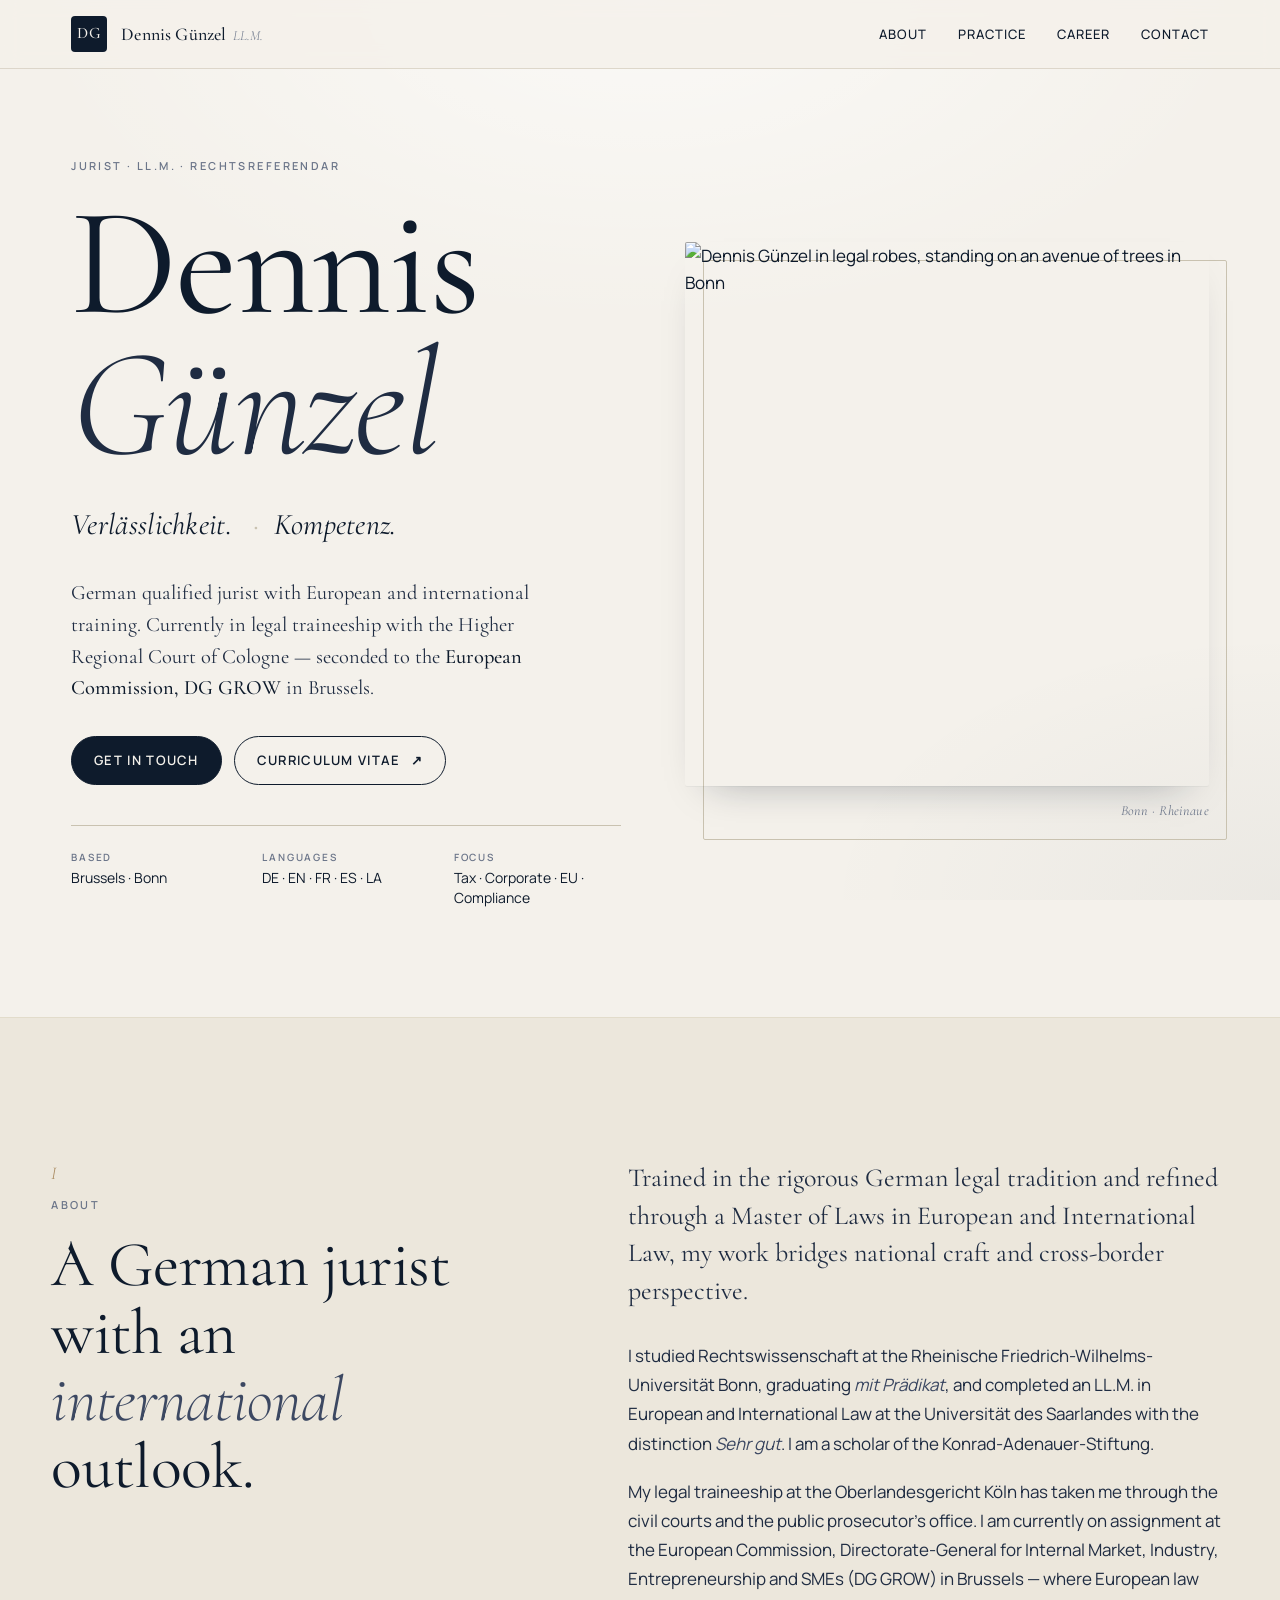
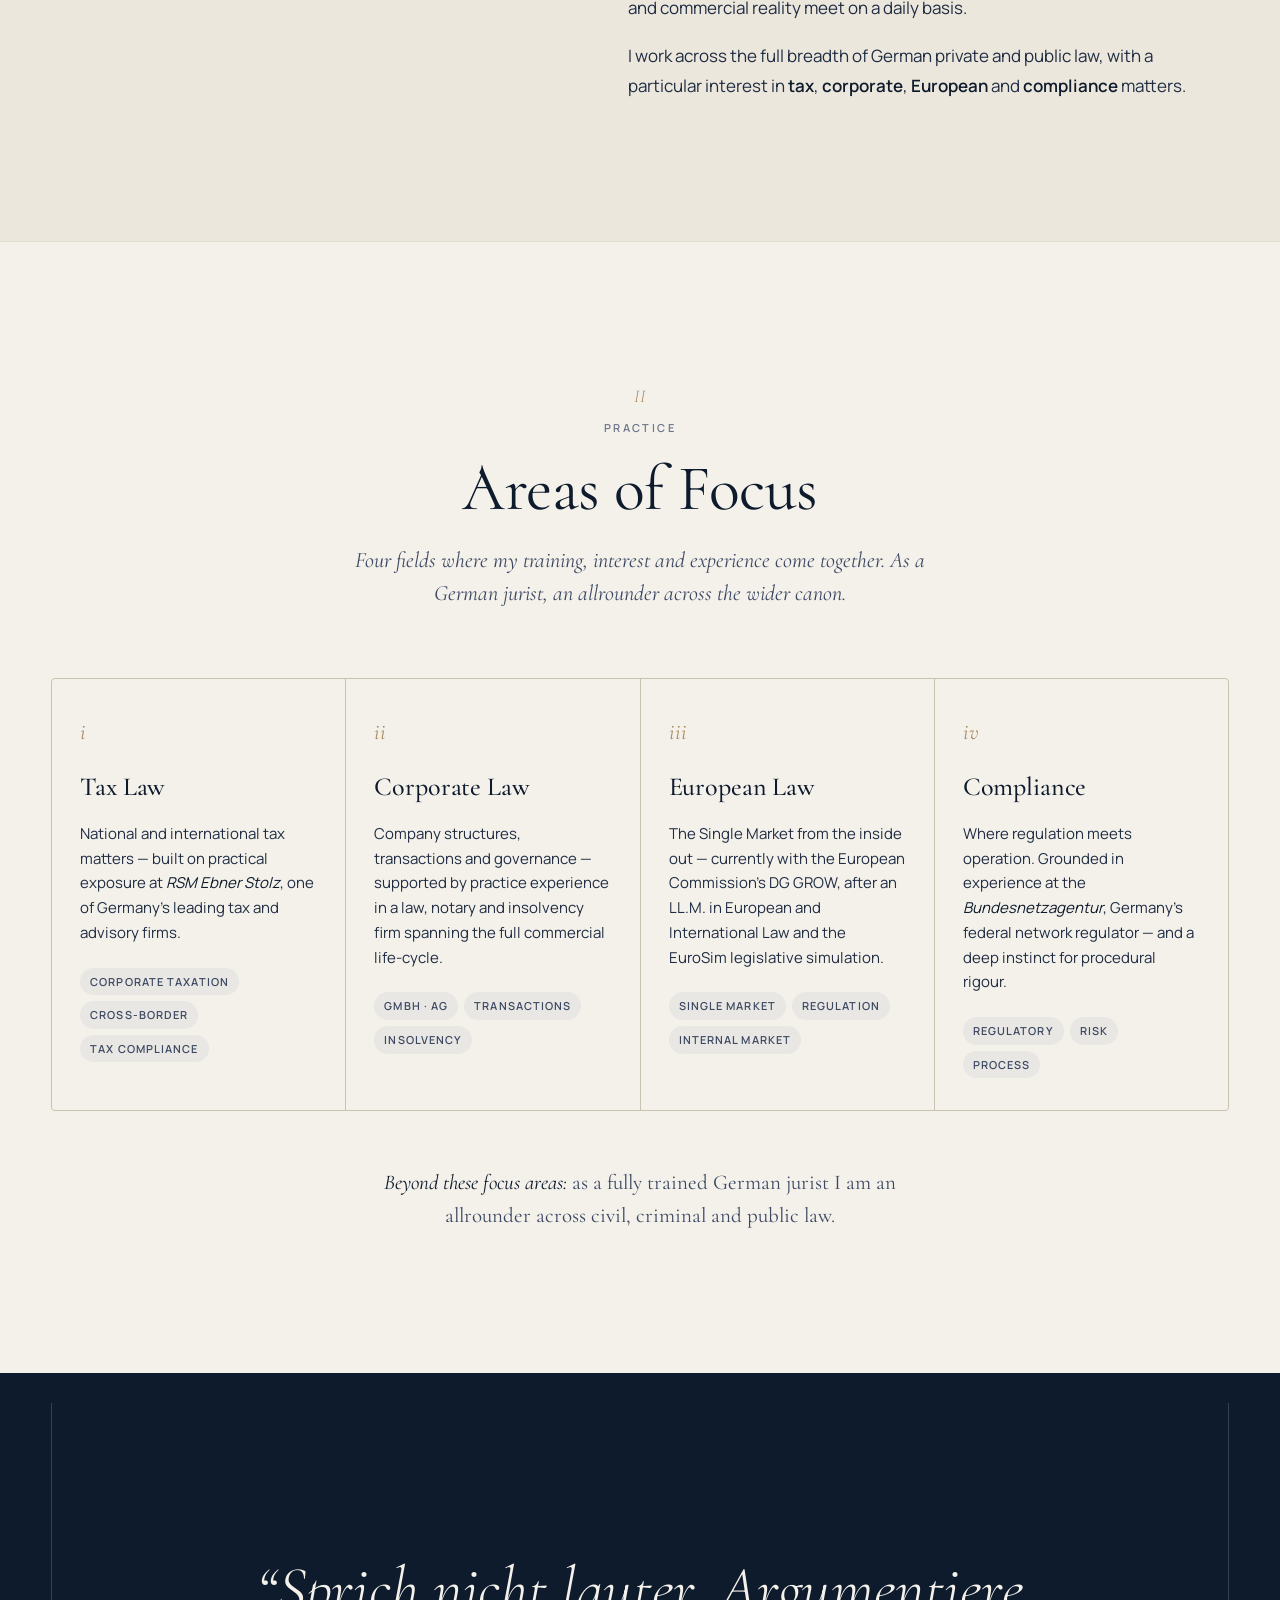
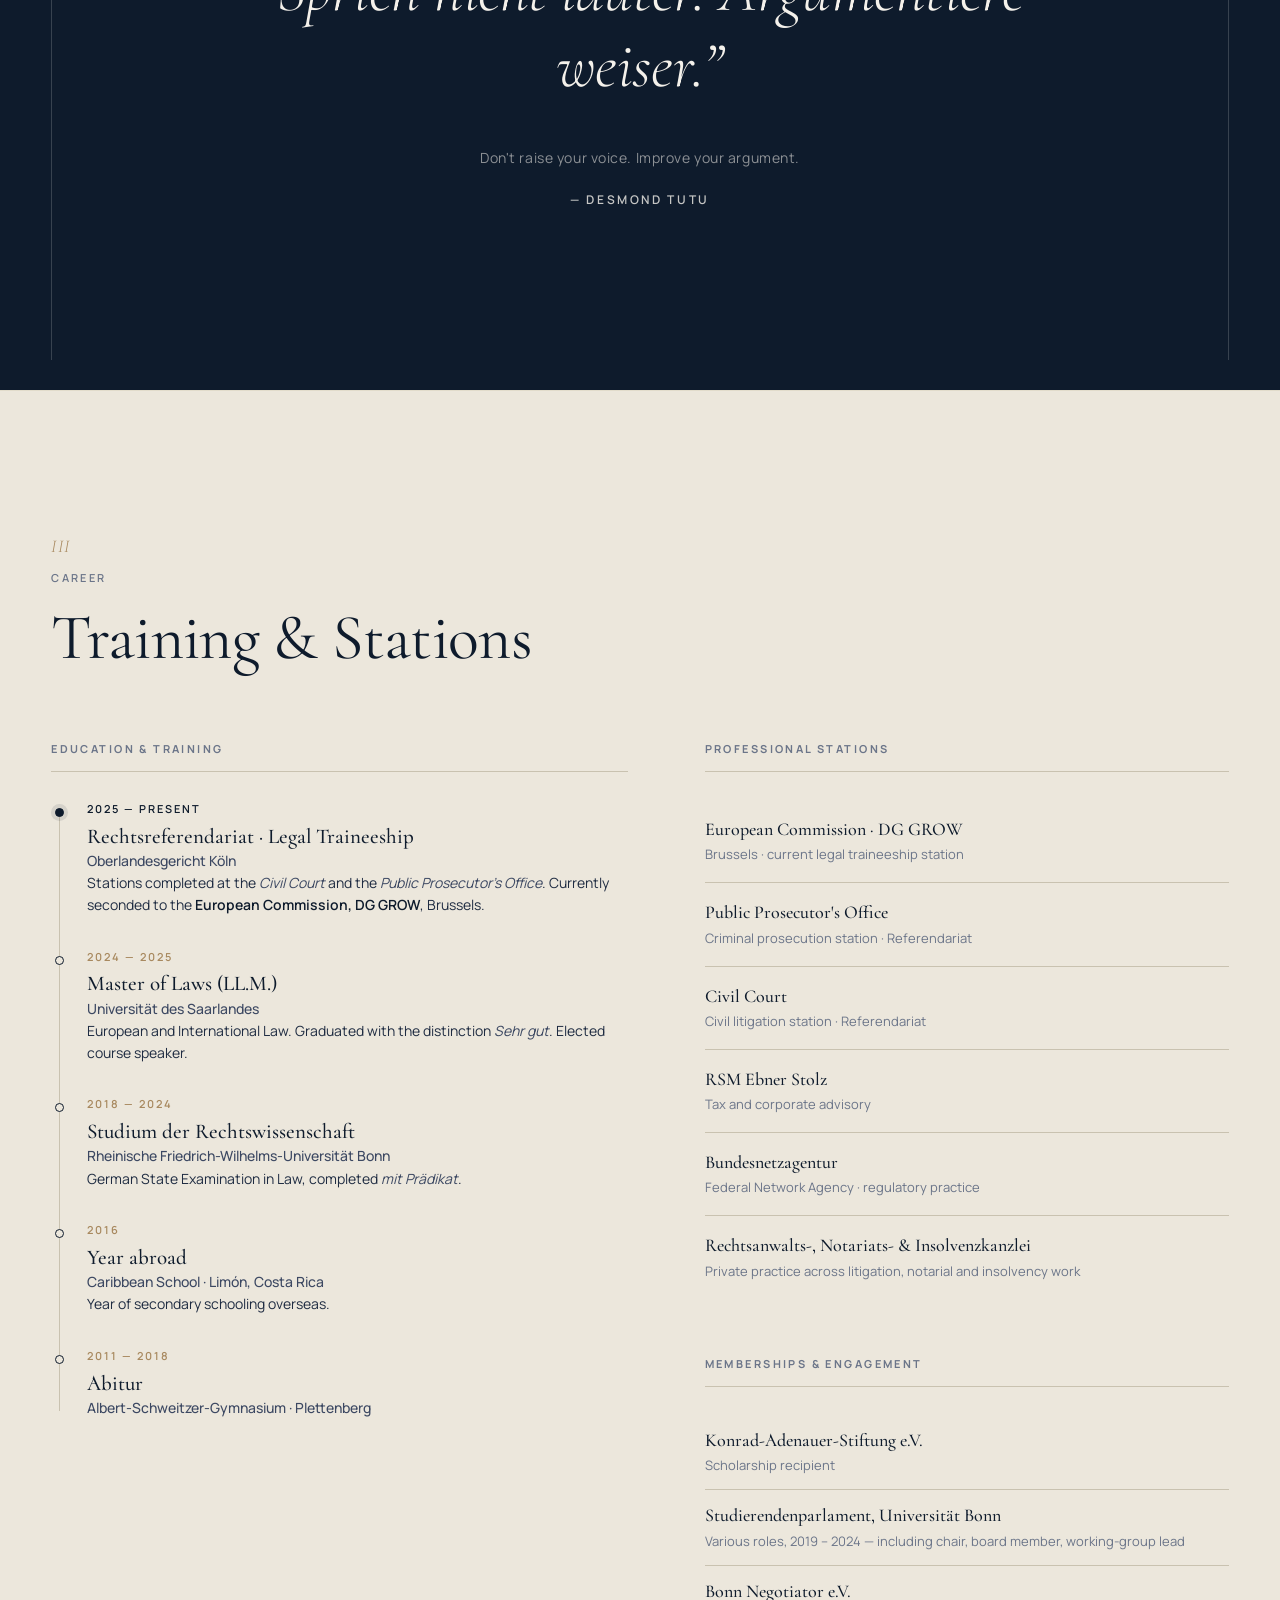
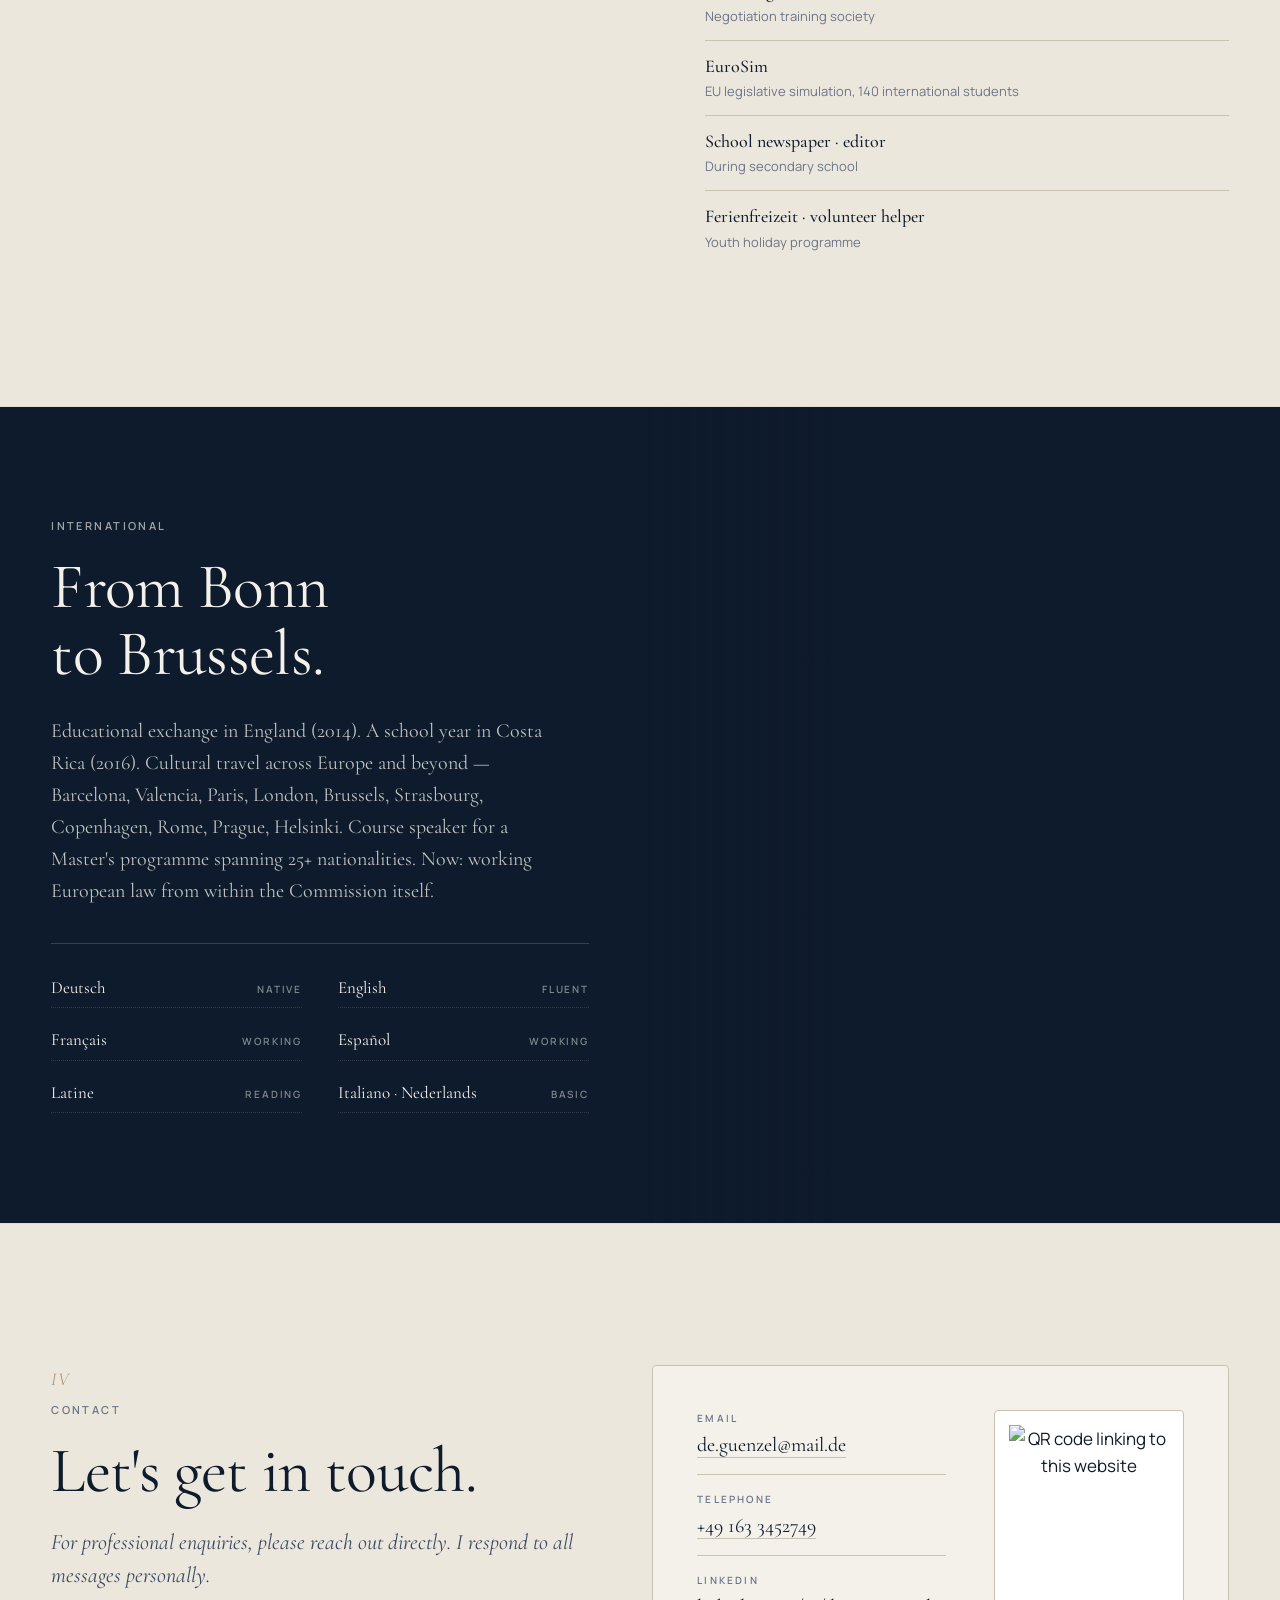
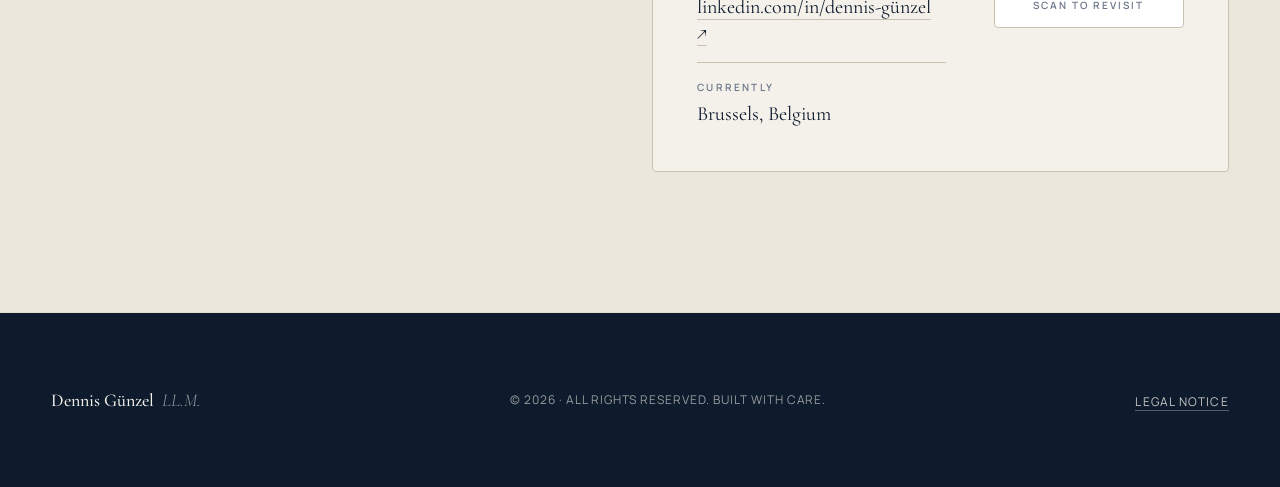
==== index.html @ b5bd8007 "Initial site upload." ====
<!doctype html>
<html lang="en">
<head>
<meta charset="utf-8">
<meta name="viewport" content="width=device-width, initial-scale=1, viewport-fit=cover">
<title>Dennis Günzel, LL.M. — Jurist & Legal Adviser</title>
<meta name="description" content="Dennis Günzel, LL.M. — German qualified jurist with European and international training. Focus areas: Tax law, Corporate law, European law, Compliance. Currently with the European Commission, DG GROW, Brussels.">
<meta name="author" content="Dennis Günzel">

<!-- Open Graph / social -->
<meta property="og:title" content="Dennis Günzel, LL.M. — Jurist">
<meta property="og:description" content="German jurist with European and international training. Tax · Corporate · EU · Compliance.">
<meta property="og:type" content="profile">
<meta property="og:image" content="images/og-image.jpg">
<meta name="twitter:card" content="summary_large_image">

<!-- Fonts: Cormorant Garamond (display serif) + Manrope (body sans) -->
<link rel="preconnect" href="https://fonts.googleapis.com">
<link rel="preconnect" href="https://fonts.gstatic.com" crossorigin>
<link href="https://fonts.googleapis.com/css2?family=Cormorant+Garamond:ital,wght@0,300;0,400;0,500;0,600;1,300;1,400;1,500&family=Manrope:wght@300;400;500;600;700&display=swap" rel="stylesheet">

<link rel="stylesheet" href="styles.css">

<!-- Tiny inline favicon: DG monogram in navy -->
<link rel="icon" type="image/svg+xml" href="data:image/svg+xml,%3Csvg xmlns='http://www.w3.org/2000/svg' viewBox='0 0 64 64'%3E%3Crect width='64' height='64' fill='%230E1B2C'/%3E%3Ctext x='32' y='44' font-family='Georgia,serif' font-size='32' font-weight='500' fill='%23F4F1EB' text-anchor='middle'%3EDG%3C/text%3E%3C/svg%3E">
</head>
<body>

<!-- ============ TOP NAVIGATION ============ -->
<header class="topbar">
  <div class="topbar__inner">
    <a href="#top" class="brand" aria-label="Dennis Günzel — home">
      <span class="brand__mark">DG</span>
      <span class="brand__name">Dennis Günzel <span class="brand__suffix">LL.M.</span></span>
    </a>
    <nav class="nav" aria-label="Primary">
      <a href="#about">About</a>
      <a href="#practice">Practice</a>
      <a href="#cv">Career</a>
      <a href="#contact">Contact</a>
    </nav>
  </div>
</header>

<main id="top">

<!-- ============ HERO ============ -->
<section class="hero">
  <div class="hero__grid">

    <div class="hero__copy">
      <p class="kicker">Jurist · LL.M. · Rechtsreferendar</p>
      <h1 class="display">
        Dennis<br>
        <span class="display__accent">Günzel</span>
      </h1>
      <p class="hero__tag"><em>Verlässlichkeit.</em> <em>Kompetenz.</em></p>
      <p class="hero__lede">
        German qualified jurist with European and international training.
        Currently in legal traineeship with the Higher Regional Court of Cologne —
        seconded to the <strong>European Commission, DG GROW</strong> in Brussels.
      </p>
      <div class="hero__cta">
        <a class="btn btn--solid" href="#contact">Get in touch</a>
        <a class="btn btn--ghost" href="assets/CV-Dennis-Guenzel.pdf" target="_blank" rel="noopener">
          Curriculum Vitae <span aria-hidden="true">↗</span>
        </a>
      </div>
      <ul class="hero__meta">
        <li><span>Based</span>Brussels · Bonn</li>
        <li><span>Languages</span>DE · EN · FR · ES · LA</li>
        <li><span>Focus</span>Tax · Corporate · EU · Compliance</li>
      </ul>
    </div>

    <div class="hero__portrait">
      <picture>
        <source media="(max-width: 720px)" srcset="images/dennis-hero-mobile.jpg">
        <img src="images/dennis-hero.jpg"
             alt="Dennis Günzel in legal robes, standing on an avenue of trees in Bonn"
             width="942" height="978" fetchpriority="high">
      </picture>
      <p class="hero__caption">Bonn · Rheinaue</p>
    </div>

  </div>
</section>

<!-- ============ ABOUT ============ -->
<section class="section section--paper" id="about">
  <div class="section__wrap two-col">

    <div class="section__head">
      <p class="numeral">I</p>
      <p class="kicker">About</p>
      <h2 class="serif-h">A German jurist with an<br><em>international</em> outlook.</h2>
    </div>

    <div class="prose">
      <p class="lede">
        Trained in the rigorous German legal tradition and refined through a Master of
        Laws in European and International Law, my work bridges national craft and
        cross-border perspective.
      </p>
      <p>
        I studied Rechtswissenschaft at the Rheinische Friedrich-Wilhelms-Universität
        Bonn, graduating <em>mit Prädikat</em>, and completed an LL.M. in European and
        International Law at the Universität des Saarlandes with the distinction
        <em>Sehr gut</em>. I am a scholar of the Konrad-Adenauer-Stiftung.
      </p>
      <p>
        My legal traineeship at the Oberlandesgericht Köln has taken me through the
        civil courts and the public prosecutor's office. I am currently on assignment
        at the European Commission, Directorate-General for Internal Market, Industry,
        Entrepreneurship and SMEs (DG&nbsp;GROW) in Brussels — where European law and
        commercial reality meet on a daily basis.
      </p>
      <p>
        I work across the full breadth of German private and public law, with a
        particular interest in <strong>tax</strong>, <strong>corporate</strong>,
        <strong>European</strong> and <strong>compliance</strong> matters.
      </p>
    </div>

  </div>
</section>

<!-- ============ PRACTICE AREAS ============ -->
<section class="section" id="practice">
  <div class="section__wrap">

    <div class="section__head section__head--center">
      <p class="numeral">II</p>
      <p class="kicker">Practice</p>
      <h2 class="serif-h">Areas of Focus</h2>
      <p class="section__sub">
        Four fields where my training, interest and experience come together.
        As a German jurist, an allrounder across the wider canon.
      </p>
    </div>

    <div class="practice-grid">

      <article class="practice-card">
        <span class="practice-card__num">i</span>
        <h3>Tax Law</h3>
        <p>
          National and international tax matters — built on practical exposure at
          <em>RSM Ebner Stolz</em>, one of Germany's leading tax and advisory firms.
        </p>
        <ul class="tag-row">
          <li>Corporate taxation</li>
          <li>Cross-border</li>
          <li>Tax compliance</li>
        </ul>
      </article>

      <article class="practice-card">
        <span class="practice-card__num">ii</span>
        <h3>Corporate Law</h3>
        <p>
          Company structures, transactions and governance — supported by practice
          experience in a law, notary and insolvency firm spanning the full
          commercial life-cycle.
        </p>
        <ul class="tag-row">
          <li>GmbH · AG</li>
          <li>Transactions</li>
          <li>Insolvency</li>
        </ul>
      </article>

      <article class="practice-card">
        <span class="practice-card__num">iii</span>
        <h3>European Law</h3>
        <p>
          The Single Market from the inside out — currently with the European
          Commission's DG GROW, after an LL.M. in European and International Law
          and the EuroSim legislative simulation.
        </p>
        <ul class="tag-row">
          <li>Single Market</li>
          <li>Regulation</li>
          <li>Internal market</li>
        </ul>
      </article>

      <article class="practice-card">
        <span class="practice-card__num">iv</span>
        <h3>Compliance</h3>
        <p>
          Where regulation meets operation. Grounded in experience at the
          <em>Bundesnetzagentur</em>, Germany's federal network regulator —
          and a deep instinct for procedural rigour.
        </p>
        <ul class="tag-row">
          <li>Regulatory</li>
          <li>Risk</li>
          <li>Process</li>
        </ul>
      </article>

    </div>

    <p class="allrounder-note">
      <em>Beyond these focus areas:</em> as a fully trained German jurist I am an
      allrounder across civil, criminal and public law.
    </p>

  </div>
</section>

<!-- ============ BANNER QUOTE ============ -->
<section class="quote-banner" aria-label="Personal motto">
  <figure>
    <blockquote>
      <p>“Sprich nicht lauter. Argumentiere weiser.”</p>
    </blockquote>
    <figcaption>
      <span class="cite-translation">Don't raise your voice. Improve your argument.</span>
      <cite>— Desmond Tutu</cite>
    </figcaption>
  </figure>
</section>

<!-- ============ CV / CAREER ============ -->
<section class="section section--paper" id="cv">
  <div class="section__wrap">

    <div class="section__head">
      <p class="numeral">III</p>
      <p class="kicker">Career</p>
      <h2 class="serif-h">Training &amp; Stations</h2>
    </div>

    <div class="cv-grid">

      <!-- CV column 1: education & training -->
      <div class="cv-col">
        <h3 class="cv-col__title">Education &amp; Training</h3>
        <ol class="timeline">
          <li class="tl tl--current">
            <span class="tl__year">2025 — present</span>
            <div class="tl__body">
              <p class="tl__role">Rechtsreferendariat · Legal Traineeship</p>
              <p class="tl__org">Oberlandesgericht Köln</p>
              <p class="tl__note">Stations completed at the <em>Civil Court</em> and the
                <em>Public Prosecutor's Office</em>. Currently seconded to the
                <strong>European Commission, DG GROW</strong>, Brussels.</p>
            </div>
          </li>
          <li class="tl">
            <span class="tl__year">2024 — 2025</span>
            <div class="tl__body">
              <p class="tl__role">Master of Laws (LL.M.)</p>
              <p class="tl__org">Universität des Saarlandes</p>
              <p class="tl__note">European and International Law. Graduated with the
                distinction <em>Sehr gut</em>. Elected course speaker.</p>
            </div>
          </li>
          <li class="tl">
            <span class="tl__year">2018 — 2024</span>
            <div class="tl__body">
              <p class="tl__role">Studium der Rechtswissenschaft</p>
              <p class="tl__org">Rheinische Friedrich-Wilhelms-Universität Bonn</p>
              <p class="tl__note">German State Examination in Law,
                completed <em>mit Prädikat</em>.</p>
            </div>
          </li>
          <li class="tl">
            <span class="tl__year">2016</span>
            <div class="tl__body">
              <p class="tl__role">Year abroad</p>
              <p class="tl__org">Caribbean School · Limón, Costa Rica</p>
              <p class="tl__note">Year of secondary schooling overseas.</p>
            </div>
          </li>
          <li class="tl">
            <span class="tl__year">2011 — 2018</span>
            <div class="tl__body">
              <p class="tl__role">Abitur</p>
              <p class="tl__org">Albert-Schweitzer-Gymnasium · Plettenberg</p>
            </div>
          </li>
        </ol>
      </div>

      <!-- CV column 2: professional stations + engagement -->
      <div class="cv-col">
        <h3 class="cv-col__title">Professional Stations</h3>
        <ul class="station-list">
          <li>
            <p class="station__role">European Commission · DG GROW</p>
            <p class="station__where">Brussels · current legal traineeship station</p>
          </li>
          <li>
            <p class="station__role">Public Prosecutor's Office</p>
            <p class="station__where">Criminal prosecution station · Referendariat</p>
          </li>
          <li>
            <p class="station__role">Civil Court</p>
            <p class="station__where">Civil litigation station · Referendariat</p>
          </li>
          <li>
            <p class="station__role">RSM Ebner Stolz</p>
            <p class="station__where">Tax and corporate advisory</p>
          </li>
          <li>
            <p class="station__role">Bundesnetzagentur</p>
            <p class="station__where">Federal Network Agency · regulatory practice</p>
          </li>
          <li>
            <p class="station__role">Rechtsanwalts-, Notariats- &amp; Insolvenzkanzlei</p>
            <p class="station__where">Private practice across litigation, notarial and insolvency work</p>
          </li>
        </ul>

        <h3 class="cv-col__title cv-col__title--mt">Memberships &amp; Engagement</h3>
        <ul class="station-list station-list--compact">
          <li>
            <p class="station__role">Konrad-Adenauer-Stiftung e.V.</p>
            <p class="station__where">Scholarship recipient</p>
          </li>
          <li>
            <p class="station__role">Studierendenparlament, Universität Bonn</p>
            <p class="station__where">Various roles, 2019 – 2024 — including chair, board member, working-group lead</p>
          </li>
          <li>
            <p class="station__role">Bonn Negotiator e.V.</p>
            <p class="station__where">Negotiation training society</p>
          </li>
          <li>
            <p class="station__role">EuroSim</p>
            <p class="station__where">EU legislative simulation, 140 international students</p>
          </li>
          <li>
            <p class="station__role">School newspaper · editor</p>
            <p class="station__where">During secondary school</p>
          </li>
          <li>
            <p class="station__role">Ferienfreizeit · volunteer helper</p>
            <p class="station__where">Youth holiday programme</p>
          </li>
        </ul>
      </div>

    </div>
  </div>
</section>

<!-- ============ INTERNATIONAL BANNER ============ -->
<section class="intl">
  <div class="intl__grid">
    <div class="intl__copy">
      <p class="kicker kicker--light">International</p>
      <h2 class="serif-h serif-h--light">From Bonn<br>to Brussels.</h2>
      <p class="intl__text">
        Educational exchange in England (2014). A school year in Costa Rica (2016).
        Cultural travel across Europe and beyond — Barcelona, Valencia, Paris, London,
        Brussels, Strasbourg, Copenhagen, Rome, Prague, Helsinki. Course speaker for a
        Master's programme spanning 25+ nationalities. Now: working European law from
        within the Commission itself.
      </p>
      <ul class="lang-list">
        <li><span>Deutsch</span><em>native</em></li>
        <li><span>English</span><em>fluent</em></li>
        <li><span>Français</span><em>working</em></li>
        <li><span>Español</span><em>working</em></li>
        <li><span>Latine</span><em>reading</em></li>
        <li><span>Italiano · Nederlands</span><em>basic</em></li>
      </ul>
    </div>
    <div class="intl__photo" aria-hidden="true"></div>
  </div>
</section>

<!-- ============ CONTACT ============ -->
<section class="section section--paper" id="contact">
  <div class="section__wrap contact-grid">

    <div class="section__head">
      <p class="numeral">IV</p>
      <p class="kicker">Contact</p>
      <h2 class="serif-h">Let's get in touch.</h2>
      <p class="section__sub section__sub--left">
        For professional enquiries, please reach out directly.
        I respond to all messages personally.
      </p>
    </div>

    <div class="contact-card">
      <dl class="contact-list">
        <div>
          <dt>Email</dt>
          <dd><a href="mailto:de.guenzel@mail.de">de.guenzel@mail.de</a></dd>
        </div>
        <div>
          <dt>Telephone</dt>
          <dd><a href="tel:+491633452749">+49&nbsp;163&nbsp;3452749</a></dd>
        </div>
        <div>
          <dt>LinkedIn</dt>
          <dd>
            <a href="https://www.linkedin.com/in/dennis-günzel-483220226" target="_blank" rel="noopener">
              linkedin.com/in/dennis-günzel
              <span aria-hidden="true">↗</span>
            </a>
          </dd>
        </div>
        <div>
          <dt>Currently</dt>
          <dd>Brussels, Belgium</dd>
        </div>
      </dl>

      <div class="qr">
        <img src="assets/qrcode.png" alt="QR code linking to this website" width="160" height="160">
        <p class="qr__cap">Scan to revisit</p>
      </div>
    </div>

  </div>
</section>

</main>

<!-- ============ FOOTER ============ -->
<footer class="foot">
  <div class="foot__inner">
    <p class="foot__name">Dennis Günzel <span>LL.M.</span></p>
    <p class="foot__meta">© <span id="year"></span> · All rights reserved. Built with care.</p>
    <p class="foot__legal"><a href="#legal" id="legal-link">Legal Notice</a></p>
  </div>
</footer>

<!-- Legal notice modal (Impressum — required-ish for German web presence) -->
<dialog id="legal" class="legal-dialog" aria-labelledby="legal-title">
  <div class="legal-dialog__inner">
    <button class="legal-dialog__close" id="legal-close" aria-label="Close">×</button>
    <h2 id="legal-title">Legal Notice · Impressum</h2>
    <p><strong>Information pursuant to § 5 TMG</strong></p>
    <p>
      Dennis Günzel<br>
      Brussels, Belgium
    </p>
    <p>
      <strong>Contact</strong><br>
      Email: de.guenzel@mail.de<br>
      Phone: +49 163 3452749
    </p>
    <p>
      <strong>Liability for content.</strong>
      The contents of these pages have been prepared with the greatest care.
      No guarantee can be given for accuracy, completeness or timeliness of the
      content. As a service provider under § 7 (1) TMG, I am responsible for own
      content on these pages under the general laws.
    </p>
    <p>
      <strong>Liability for links.</strong>
      My site contains links to external websites of third parties whose content
      I cannot influence. I therefore assume no liability for these external
      contents. The respective provider or operator of the linked pages is always
      responsible for their content.
    </p>
    <p>
      <strong>Copyright.</strong>
      The content and works on these pages created by the site operator are
      subject to German copyright law. Reproduction, processing, distribution
      and any form of commercial use of such material outside the scope of
      copyright shall require the prior written consent of the respective author.
    </p>
  </div>
</dialog>

<script src="script.js"></script>
</body>
</html>
---- styles.css ----
/* =============================================================
   DENNIS GÜNZEL — Personal website
   Aesthetic: editorial profile, paper + ink, refined classical.
   Palette is gray + deep navy, on warm cream "paper" background.
   ============================================================= */

:root {
  /* — Palette ————————————————————————————— */
  --paper:        #F4F1EB;   /* warm cream — primary background */
  --paper-deep:   #ECE7DC;   /* slightly darker paper */
  --paper-edge:   #E2DCCB;   /* divider / border on paper */
  --ink:          #0E1B2C;   /* deep navy — primary "ink" */
  --ink-soft:     #1F2C42;   /* slightly lighter navy */
  --slate:        #3C4862;   /* mid blue-gray */
  --muted:        #6B7589;   /* secondary text */
  --hair:         #C9C2B0;   /* hairline rule */
  --brass:        #A8895F;   /* restrained accent (used sparingly) */
  --white:        #FFFFFF;

  /* — Type ——————————————————————————————— */
  --serif: "Cormorant Garamond", "Georgia", "Times New Roman", serif;
  --sans:  "Manrope", -apple-system, BlinkMacSystemFont, "Segoe UI", Helvetica, Arial, sans-serif;

  /* — Spacing —————————————————————————————— */
  --gutter: clamp(20px, 4vw, 56px);
  --maxw: 1240px;
  --section-pad-y: clamp(72px, 11vw, 144px);

  /* — Motion ——————————————————————————————— */
  --ease: cubic-bezier(.22, .8, .24, 1);
}

/* ----------- Reset / base ----------- */
*, *::before, *::after { box-sizing: border-box; }
html { -webkit-text-size-adjust: 100%; scroll-behavior: smooth; }
body {
  margin: 0;
  font-family: var(--sans);
  font-weight: 400;
  font-size: 17px;
  line-height: 1.6;
  color: var(--ink);
  background: var(--paper);
  -webkit-font-smoothing: antialiased;
  -moz-osx-font-smoothing: grayscale;
  font-feature-settings: "ss01", "kern", "liga";
  /* subtle paper texture via two layered radial gradients */
  background-image:
    radial-gradient(ellipse 80% 60% at 50% 0%, rgba(255,255,255,.6), transparent 60%),
    radial-gradient(ellipse 60% 50% at 100% 100%, rgba(14,27,44,.04), transparent 60%);
  background-attachment: fixed;
}
img, svg, video { display: block; max-width: 100%; height: auto; }
a { color: inherit; text-decoration-thickness: 1px; text-underline-offset: 3px; }
a:hover { color: var(--slate); }
button { font: inherit; }

::selection { background: var(--ink); color: var(--paper); }

/* Subtle scrollbar tinting (chromium) */
html { scrollbar-color: var(--slate) var(--paper-deep); }

/* ----------- Typography tokens ----------- */
.kicker {
  font-family: var(--sans);
  font-size: 11px;
  font-weight: 600;
  text-transform: uppercase;
  letter-spacing: 0.22em;
  color: var(--muted);
  margin: 0 0 18px;
}
.kicker--light { color: rgba(244,241,235,.65); }

.numeral {
  font-family: var(--serif);
  font-weight: 300;
  font-style: italic;
  font-size: 18px;
  letter-spacing: 0.08em;
  color: var(--brass);
  margin: 0 0 8px;
  text-transform: uppercase;
}

.display {
  font-family: var(--serif);
  font-weight: 400;
  font-size: clamp(64px, 12vw, 168px);
  line-height: 0.92;
  letter-spacing: -0.015em;
  margin: 18px 0 26px;
  color: var(--ink);
}
.display__accent {
  font-style: italic;
  font-weight: 300;
  color: var(--ink-soft);
}

.serif-h {
  font-family: var(--serif);
  font-weight: 400;
  font-size: clamp(36px, 5.5vw, 64px);
  line-height: 1.05;
  letter-spacing: -0.01em;
  color: var(--ink);
  margin: 6px 0 0;
}
.serif-h em { font-style: italic; color: var(--slate); font-weight: 300; }
.serif-h--light { color: var(--paper); }

.lede,
.prose .lede {
  font-family: var(--serif);
  font-size: clamp(20px, 2.1vw, 26px);
  line-height: 1.45;
  font-weight: 400;
  color: var(--ink-soft);
  margin: 0 0 1.2em;
}

/* ----------- Top bar ----------- */
.topbar {
  position: sticky; top: 0; z-index: 50;
  background: rgba(244, 241, 235, 0.82);
  backdrop-filter: saturate(140%) blur(10px);
  -webkit-backdrop-filter: saturate(140%) blur(10px);
  border-bottom: 1px solid rgba(201, 194, 176, .55);
}
.topbar__inner {
  max-width: var(--maxw);
  margin: 0 auto;
  padding: 16px var(--gutter);
  display: flex;
  align-items: center;
  justify-content: space-between;
  gap: 24px;
}
.brand { display: inline-flex; align-items: center; gap: 14px; text-decoration: none; color: var(--ink); }
.brand__mark {
  display: inline-flex;
  align-items: center;
  justify-content: center;
  width: 36px; height: 36px;
  border-radius: 4px;
  background: var(--ink);
  color: var(--paper);
  font-family: var(--serif);
  font-weight: 500;
  font-size: 16px;
  letter-spacing: 0.02em;
}
.brand__name {
  font-family: var(--serif);
  font-weight: 500;
  font-size: 18px;
  letter-spacing: 0.01em;
}
.brand__suffix {
  font-style: italic;
  font-weight: 300;
  color: var(--muted);
  margin-left: 2px;
  font-size: 14px;
}
.nav {
  display: flex;
  gap: clamp(16px, 2.4vw, 36px);
}
.nav a {
  font-family: var(--sans);
  font-size: 13px;
  font-weight: 500;
  letter-spacing: 0.08em;
  text-transform: uppercase;
  color: var(--ink);
  text-decoration: none;
  position: relative;
  padding: 4px 0;
}
.nav a::after {
  content: "";
  position: absolute;
  left: 0; right: 0; bottom: -2px;
  height: 1px;
  background: var(--ink);
  transform: scaleX(0);
  transform-origin: left center;
  transition: transform .35s var(--ease);
}
.nav a:hover::after { transform: scaleX(1); }
@media (max-width: 620px) {
  .brand__name { display: none; }
  .nav { gap: 18px; }
  .nav a { font-size: 12px; letter-spacing: 0.06em; }
}

/* ----------- Buttons ----------- */
.btn {
  display: inline-flex;
  align-items: center;
  gap: 10px;
  padding: 13px 22px;
  font-family: var(--sans);
  font-size: 13px;
  font-weight: 600;
  letter-spacing: 0.10em;
  text-transform: uppercase;
  text-decoration: none;
  border: 1px solid var(--ink);
  border-radius: 999px;
  transition: all .25s var(--ease);
  cursor: pointer;
}
.btn--solid { background: var(--ink); color: var(--paper); }
.btn--solid:hover { background: var(--ink-soft); color: var(--paper); transform: translateY(-1px); }
.btn--ghost { background: transparent; color: var(--ink); }
.btn--ghost:hover { background: var(--ink); color: var(--paper); }

/* ============== HERO ============== */
.hero {
  padding: clamp(40px, 7vw, 88px) var(--gutter) clamp(60px, 9vw, 110px);
  max-width: var(--maxw);
  margin: 0 auto;
}
.hero__grid {
  display: grid;
  grid-template-columns: 1.05fr 1fr;
  gap: clamp(32px, 5vw, 72px);
  align-items: center;
}
@media (max-width: 880px) {
  .hero__grid { grid-template-columns: 1fr; }
}

.hero__copy { animation: rise .9s var(--ease) both; }
.hero__tag {
  font-family: var(--serif);
  font-size: clamp(22px, 2.4vw, 30px);
  font-weight: 400;
  margin: 4px 0 28px;
  color: var(--slate);
  letter-spacing: 0.01em;
}
.hero__tag em { color: var(--ink); font-style: italic; }
.hero__tag em + em { margin-left: 14px; }
.hero__tag em + em::before {
  content: "·";
  margin-right: 14px;
  color: var(--hair);
  font-style: normal;
}
.hero__lede {
  font-family: var(--serif);
  font-size: clamp(18px, 1.6vw, 21px);
  line-height: 1.55;
  color: var(--ink-soft);
  max-width: 48ch;
  margin: 0 0 32px;
}
.hero__lede strong { color: var(--ink); font-weight: 500; }
.hero__cta {
  display: flex;
  flex-wrap: wrap;
  gap: 12px;
  margin-bottom: 40px;
}
.hero__meta {
  list-style: none;
  margin: 0;
  padding: 24px 0 0;
  border-top: 1px solid var(--hair);
  display: grid;
  grid-template-columns: repeat(3, 1fr);
  gap: 18px 24px;
}
.hero__meta li {
  font-family: var(--sans);
  font-size: 14px;
  color: var(--ink);
  line-height: 1.4;
}
.hero__meta span {
  display: block;
  font-size: 10px;
  font-weight: 600;
  letter-spacing: 0.18em;
  text-transform: uppercase;
  color: var(--muted);
  margin-bottom: 4px;
}
@media (max-width: 520px) {
  .hero__meta { grid-template-columns: 1fr 1fr; }
}

/* Portrait */
.hero__portrait {
  position: relative;
  animation: fade-rise 1.1s var(--ease) .15s both;
}
.hero__portrait::before {
  /* decorative offset frame */
  content: "";
  position: absolute;
  inset: 18px -18px -18px 18px;
  border: 1px solid var(--hair);
  border-radius: 2px;
  z-index: 0;
  pointer-events: none;
}
.hero__portrait img {
  position: relative;
  z-index: 1;
  width: 100%;
  height: auto;
  object-fit: cover;
  border-radius: 2px;
  box-shadow:
    0 1px 0 rgba(14,27,44,.04),
    0 20px 40px -25px rgba(14,27,44,.35);
  filter: contrast(1.02);
}
.hero__caption {
  position: relative; z-index: 1;
  font-family: var(--serif);
  font-style: italic;
  font-size: 14px;
  color: var(--muted);
  text-align: right;
  margin: 14px 0 0;
  letter-spacing: 0.02em;
}

@keyframes rise {
  from { opacity: 0; transform: translateY(18px); }
  to   { opacity: 1; transform: translateY(0); }
}
@keyframes fade-rise {
  from { opacity: 0; transform: translateY(28px); }
  to   { opacity: 1; transform: translateY(0); }
}

/* ============== GENERIC SECTIONS ============== */
.section {
  padding: var(--section-pad-y) var(--gutter);
  position: relative;
}
.section--paper {
  background: var(--paper-deep);
  border-top: 1px solid var(--paper-edge);
  border-bottom: 1px solid var(--paper-edge);
}
.section__wrap {
  max-width: var(--maxw);
  margin: 0 auto;
}
.section__head { margin-bottom: clamp(40px, 6vw, 68px); }
.section__head--center {
  text-align: center;
  max-width: 720px;
  margin-left: auto; margin-right: auto;
}
.section__sub {
  font-family: var(--serif);
  font-size: clamp(18px, 1.8vw, 22px);
  font-style: italic;
  color: var(--slate);
  margin: 22px auto 0;
  max-width: 60ch;
  line-height: 1.5;
}
.section__sub--left { margin-left: 0; }

/* ============== ABOUT — two col ============== */
.two-col {
  display: grid;
  grid-template-columns: 1fr 1.2fr;
  gap: clamp(40px, 6vw, 96px);
  align-items: start;
}
@media (max-width: 820px) { .two-col { grid-template-columns: 1fr; } }

.prose p {
  margin: 0 0 1.1em;
  font-size: 17px;
  line-height: 1.72;
  color: var(--ink-soft);
}
.prose p:last-child { margin-bottom: 0; }
.prose em { color: var(--slate); }
.prose strong { color: var(--ink); font-weight: 600; }

/* ============== PRACTICE GRID ============== */
.practice-grid {
  display: grid;
  grid-template-columns: repeat(4, 1fr);
  gap: 1px;
  background: var(--hair);
  border: 1px solid var(--hair);
  border-radius: 4px;
  overflow: hidden;
}
@media (max-width: 980px) { .practice-grid { grid-template-columns: repeat(2, 1fr); } }
@media (max-width: 560px) { .practice-grid { grid-template-columns: 1fr; } }

.practice-card {
  background: var(--paper);
  padding: 36px 28px 32px;
  transition: background .35s var(--ease);
  position: relative;
}
.practice-card:hover { background: var(--white); }
.practice-card__num {
  display: block;
  font-family: var(--serif);
  font-style: italic;
  font-size: 22px;
  color: var(--brass);
  margin-bottom: 16px;
  letter-spacing: 0.05em;
}
.practice-card h3 {
  font-family: var(--serif);
  font-weight: 500;
  font-size: 26px;
  letter-spacing: -0.005em;
  margin: 0 0 14px;
  color: var(--ink);
}
.practice-card p {
  font-size: 15px;
  line-height: 1.65;
  color: var(--ink-soft);
  margin: 0 0 22px;
}
.practice-card em { color: var(--ink); font-style: italic; }
.tag-row {
  list-style: none;
  margin: 0; padding: 0;
  display: flex; flex-wrap: wrap; gap: 6px;
}
.tag-row li {
  font-size: 11px;
  font-weight: 600;
  letter-spacing: 0.10em;
  text-transform: uppercase;
  color: var(--slate);
  padding: 5px 10px;
  background: rgba(60,72,98,.06);
  border-radius: 999px;
}
.allrounder-note {
  margin: clamp(36px, 5vw, 56px) auto 0;
  text-align: center;
  font-family: var(--serif);
  font-size: clamp(17px, 1.8vw, 21px);
  color: var(--slate);
  max-width: 60ch;
  line-height: 1.55;
}
.allrounder-note em { color: var(--ink); font-style: italic; }

/* ============== QUOTE BANNER ============== */
.quote-banner {
  background: var(--ink);
  color: var(--paper);
  padding: clamp(90px, 14vw, 180px) var(--gutter);
  position: relative;
  overflow: hidden;
}
.quote-banner::before, .quote-banner::after {
  content: "";
  position: absolute;
  width: 1px;
  background: rgba(244,241,235,.18);
  top: 30px; bottom: 30px;
}
.quote-banner::before { left: var(--gutter); }
.quote-banner::after  { right: var(--gutter); }
.quote-banner figure {
  margin: 0;
  max-width: 900px;
  margin-left: auto; margin-right: auto;
  text-align: center;
}
.quote-banner blockquote { margin: 0; }
.quote-banner blockquote p {
  font-family: var(--serif);
  font-weight: 300;
  font-style: italic;
  font-size: clamp(34px, 5.5vw, 64px);
  line-height: 1.18;
  letter-spacing: -0.005em;
  color: var(--paper);
  margin: 0;
}
.quote-banner figcaption { margin-top: clamp(28px, 4vw, 44px); }
.cite-translation {
  display: block;
  font-family: var(--sans);
  font-size: 14px;
  letter-spacing: 0.04em;
  color: rgba(244,241,235,.55);
  margin-bottom: 14px;
  font-style: normal;
}
.quote-banner cite {
  font-family: var(--sans);
  font-style: normal;
  font-size: 12px;
  font-weight: 600;
  letter-spacing: 0.22em;
  text-transform: uppercase;
  color: rgba(244,241,235,.8);
}

/* ============== CV TIMELINE ============== */
.cv-grid {
  display: grid;
  grid-template-columns: 1.1fr 1fr;
  gap: clamp(40px, 6vw, 80px);
}
@media (max-width: 880px) { .cv-grid { grid-template-columns: 1fr; } }

.cv-col__title {
  font-family: var(--sans);
  font-size: 11px;
  font-weight: 700;
  letter-spacing: 0.22em;
  text-transform: uppercase;
  color: var(--muted);
  margin: 0 0 28px;
  padding-bottom: 14px;
  border-bottom: 1px solid var(--hair);
}
.cv-col__title--mt { margin-top: 56px; }

.timeline {
  list-style: none;
  margin: 0;
  padding: 0;
  position: relative;
}
.timeline::before {
  content: "";
  position: absolute;
  left: 8px;
  top: 8px;
  bottom: 8px;
  width: 1px;
  background: var(--hair);
}
.tl {
  position: relative;
  padding: 0 0 32px 36px;
}
.tl:last-child { padding-bottom: 0; }
.tl::before {
  content: "";
  position: absolute;
  left: 4px;
  top: 8px;
  width: 9px; height: 9px;
  border-radius: 50%;
  background: var(--paper-deep);
  border: 1px solid var(--ink);
  box-sizing: border-box;
}
.tl--current::before {
  background: var(--ink);
  box-shadow: 0 0 0 4px rgba(14,27,44,.10);
}
.tl__year {
  display: block;
  font-family: var(--sans);
  font-size: 11px;
  font-weight: 600;
  letter-spacing: 0.18em;
  text-transform: uppercase;
  color: var(--brass);
  margin-bottom: 6px;
}
.tl--current .tl__year { color: var(--ink); }
.tl__body p { margin: 0; }
.tl__role {
  font-family: var(--serif);
  font-weight: 500;
  font-size: 21px;
  line-height: 1.25;
  color: var(--ink);
}
.tl__org {
  font-family: var(--sans);
  font-size: 14px;
  color: var(--slate);
  margin-top: 2px;
  font-weight: 500;
}
.tl__note {
  margin-top: 8px;
  font-size: 14px;
  color: var(--ink-soft);
  line-height: 1.55;
}
.tl__note em { color: var(--slate); font-style: italic; }
.tl__note strong { color: var(--ink); font-weight: 600; }

.station-list { list-style: none; margin: 0; padding: 0; }
.station-list li {
  padding: 18px 0;
  border-bottom: 1px solid var(--hair);
}
.station-list li:last-child { border-bottom: 0; }
.station-list--compact li { padding: 14px 0; }
.station__role {
  font-family: var(--serif);
  font-weight: 500;
  font-size: 18px;
  line-height: 1.3;
  color: var(--ink);
  margin: 0;
}
.station__where {
  font-family: var(--sans);
  font-size: 13px;
  color: var(--muted);
  margin: 4px 0 0;
  line-height: 1.45;
}

/* ============== INTERNATIONAL ============== */
.intl {
  background: var(--ink);
  color: var(--paper);
  overflow: hidden;
}
.intl__grid {
  display: grid;
  grid-template-columns: 1fr 1fr;
  align-items: stretch;
  min-height: 560px;
}
@media (max-width: 880px) { .intl__grid { grid-template-columns: 1fr; } }

.intl__copy {
  padding: clamp(60px, 9vw, 110px) var(--gutter);
  align-self: center;
}
.intl__text {
  font-family: var(--serif);
  font-size: clamp(17px, 1.7vw, 20px);
  line-height: 1.6;
  color: rgba(244,241,235,.78);
  margin: 28px 0 36px;
  max-width: 52ch;
}
.lang-list {
  list-style: none;
  margin: 0;
  padding: 0;
  display: grid;
  grid-template-columns: 1fr 1fr;
  gap: 12px 36px;
  border-top: 1px solid rgba(244,241,235,.18);
  padding-top: 24px;
}
.lang-list li {
  display: flex;
  align-items: baseline;
  justify-content: space-between;
  gap: 14px;
  padding: 6px 0;
  border-bottom: 1px dotted rgba(244,241,235,.15);
}
.lang-list span {
  font-family: var(--serif);
  font-size: 17px;
  color: var(--paper);
}
.lang-list em {
  font-family: var(--sans);
  font-style: normal;
  font-size: 10px;
  font-weight: 600;
  letter-spacing: 0.18em;
  text-transform: uppercase;
  color: rgba(244,241,235,.5);
}
@media (max-width: 520px) { .lang-list { grid-template-columns: 1fr; gap: 4px 0; } }

.intl__photo {
  background-image: url("images/dennis-banner.jpg");
  background-size: cover;
  background-position: center;
  min-height: 360px;
  position: relative;
}
.intl__photo::after {
  content: "";
  position: absolute;
  inset: 0;
  background: linear-gradient(90deg, rgba(14,27,44,.4) 0%, transparent 30%);
}

/* ============== CONTACT ============== */
.contact-grid {
  display: grid;
  grid-template-columns: 1fr 1.1fr;
  gap: clamp(40px, 6vw, 80px);
  align-items: start;
}
@media (max-width: 880px) { .contact-grid { grid-template-columns: 1fr; } }

.contact-card {
  background: var(--paper);
  border: 1px solid var(--hair);
  border-radius: 4px;
  padding: clamp(28px, 4vw, 44px);
  display: grid;
  grid-template-columns: 1.4fr auto;
  gap: clamp(24px, 4vw, 48px);
  align-items: start;
}
@media (max-width: 620px) { .contact-card { grid-template-columns: 1fr; } }

.contact-list { margin: 0; }
.contact-list > div {
  padding: 16px 0;
  border-bottom: 1px solid var(--hair);
}
.contact-list > div:first-child { padding-top: 0; }
.contact-list > div:last-child { border-bottom: 0; padding-bottom: 0; }
.contact-list dt {
  font-family: var(--sans);
  font-size: 10px;
  font-weight: 600;
  letter-spacing: 0.22em;
  text-transform: uppercase;
  color: var(--muted);
  margin-bottom: 6px;
}
.contact-list dd {
  margin: 0;
  font-family: var(--serif);
  font-size: 20px;
  font-weight: 400;
  color: var(--ink);
  line-height: 1.3;
}
.contact-list dd a {
  text-decoration: none;
  border-bottom: 1px solid var(--hair);
  transition: border-color .25s var(--ease);
}
.contact-list dd a:hover { border-bottom-color: var(--ink); }

.qr {
  text-align: center;
  padding: 14px;
  background: var(--white);
  border: 1px solid var(--hair);
  border-radius: 4px;
}
.qr img {
  width: 160px;
  height: 160px;
  display: block;
}
.qr__cap {
  font-family: var(--sans);
  font-size: 10px;
  font-weight: 600;
  letter-spacing: 0.20em;
  text-transform: uppercase;
  color: var(--muted);
  margin: 12px 0 0;
}

/* ============== FOOTER ============== */
.foot {
  padding: clamp(36px, 5vw, 56px) var(--gutter);
  background: var(--ink);
  color: var(--paper);
}
.foot__inner {
  max-width: var(--maxw);
  margin: 0 auto;
  display: flex;
  align-items: center;
  justify-content: space-between;
  flex-wrap: wrap;
  gap: 18px;
}
.foot__name {
  margin: 0;
  font-family: var(--serif);
  font-weight: 500;
  font-size: 18px;
}
.foot__name span {
  font-style: italic;
  font-weight: 300;
  color: rgba(244,241,235,.6);
  margin-left: 4px;
}
.foot__meta {
  margin: 0;
  font-size: 12px;
  letter-spacing: 0.08em;
  color: rgba(244,241,235,.6);
  text-transform: uppercase;
}
.foot__legal a {
  font-family: var(--sans);
  font-size: 12px;
  letter-spacing: 0.10em;
  text-transform: uppercase;
  color: rgba(244,241,235,.8);
  text-decoration: none;
  border-bottom: 1px solid rgba(244,241,235,.3);
  transition: border-color .25s var(--ease);
  cursor: pointer;
}
.foot__legal a:hover { border-bottom-color: var(--paper); }

/* ============== LEGAL DIALOG (Impressum) ============== */
.legal-dialog {
  border: none;
  padding: 0;
  background: transparent;
  max-width: 720px;
  width: calc(100% - 32px);
}
.legal-dialog::backdrop {
  background: rgba(14,27,44,.55);
  backdrop-filter: blur(4px);
}
.legal-dialog__inner {
  background: var(--paper);
  border-radius: 6px;
  padding: clamp(28px, 4vw, 48px);
  max-height: 80vh;
  overflow-y: auto;
  position: relative;
  border: 1px solid var(--hair);
}
.legal-dialog__inner h2 {
  font-family: var(--serif);
  font-weight: 500;
  font-size: 28px;
  margin: 0 0 18px;
  color: var(--ink);
}
.legal-dialog__inner p {
  margin: 0 0 14px;
  font-size: 14px;
  line-height: 1.6;
  color: var(--ink-soft);
}
.legal-dialog__inner strong { color: var(--ink); }
.legal-dialog__close {
  position: absolute;
  top: 14px; right: 14px;
  background: transparent;
  border: 1px solid var(--hair);
  border-radius: 50%;
  width: 36px; height: 36px;
  font-size: 22px;
  line-height: 1;
  color: var(--ink);
  cursor: pointer;
  transition: all .2s var(--ease);
}
.legal-dialog__close:hover { background: var(--ink); color: var(--paper); border-color: var(--ink); }

/* ============== SCROLL-TRIGGERED REVEAL ============== */
.reveal {
  opacity: 0;
  transform: translateY(24px);
  transition: opacity .8s var(--ease), transform .8s var(--ease);
}
.reveal.is-in {
  opacity: 1;
  transform: translateY(0);
}

/* Respect users who prefer less motion */
@media (prefers-reduced-motion: reduce) {
  *, *::before, *::after {
    animation-duration: .001ms !important;
    transition-duration: .001ms !important;
    scroll-behavior: auto !important;
  }
  .reveal { opacity: 1; transform: none; }
}

/* ============== PRINT ============== */
@media print {
  .topbar, .foot, .hero__cta, .qr { display: none; }
  body { background: white; color: black; }
  .quote-banner, .intl { background: white; color: black; }
  .quote-banner blockquote p, .serif-h--light, .intl__text, .kicker--light { color: black; }
  .intl__photo { display: none; }
}
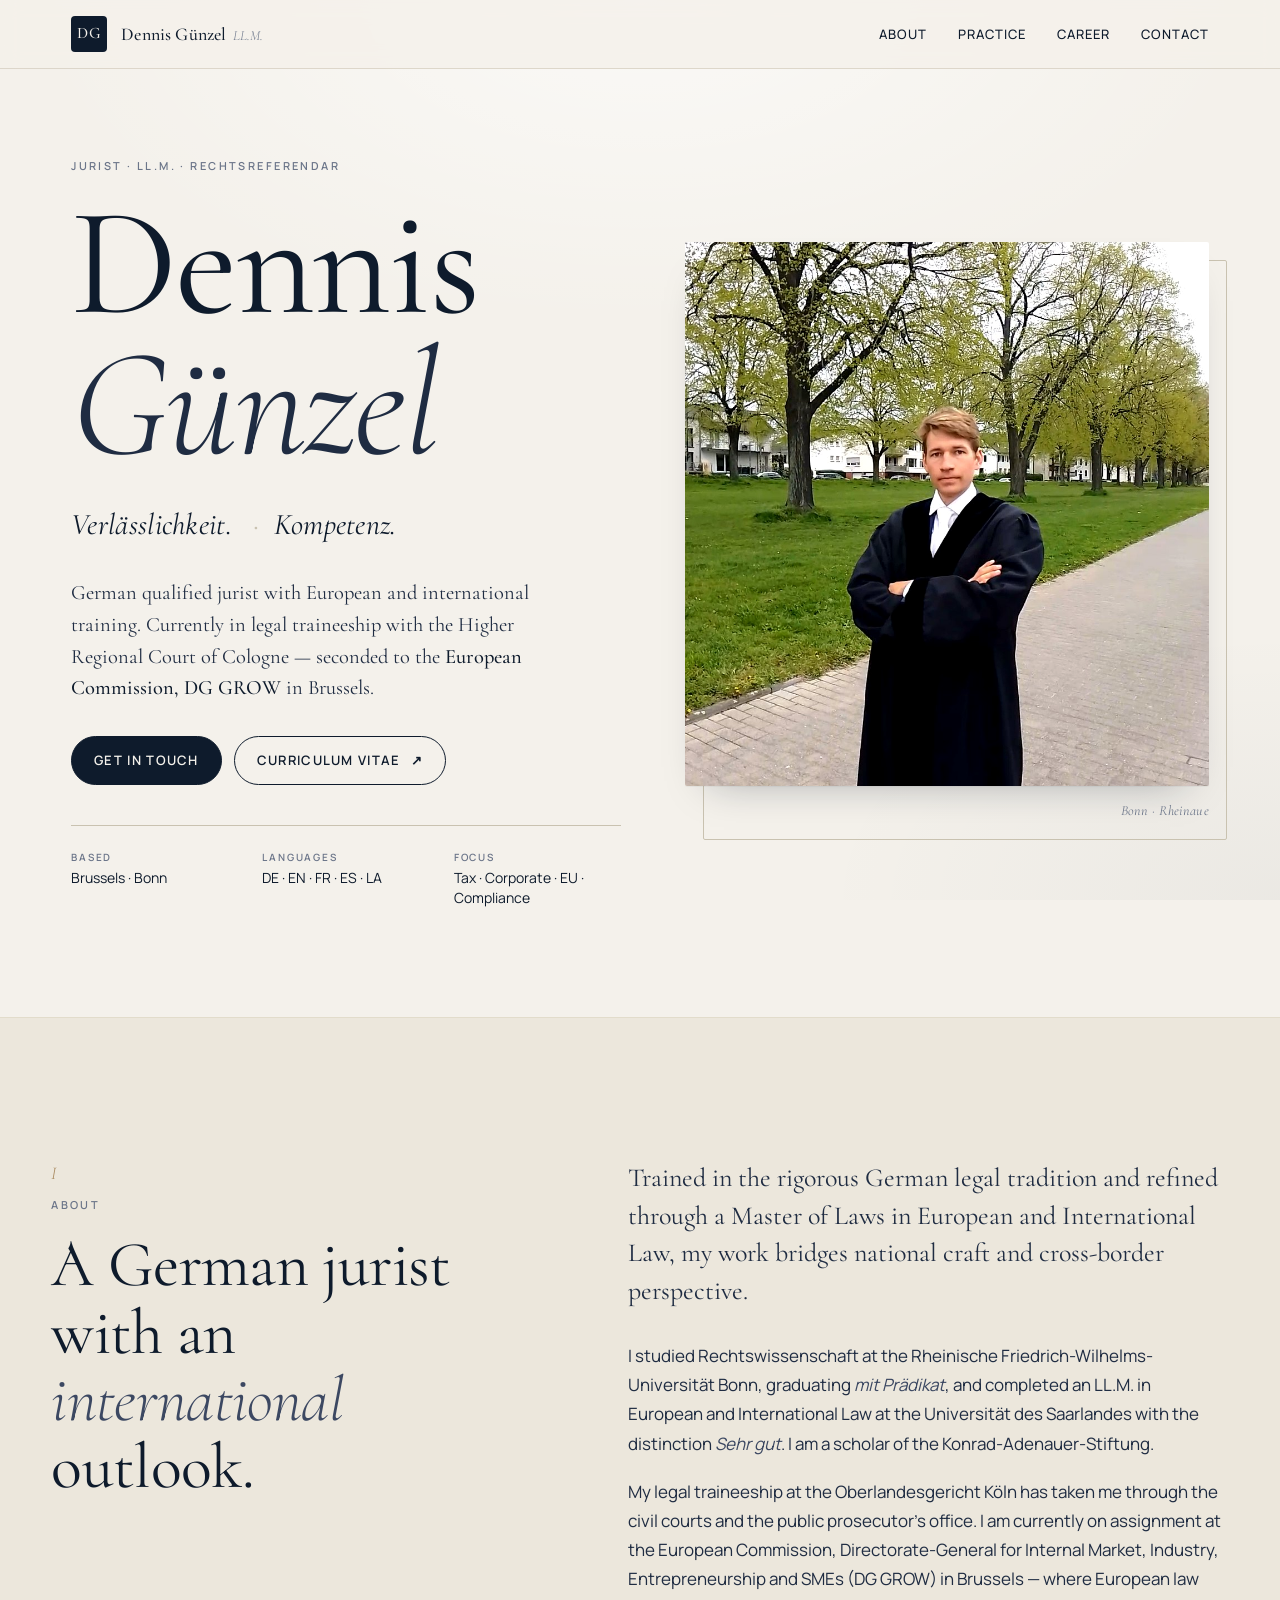
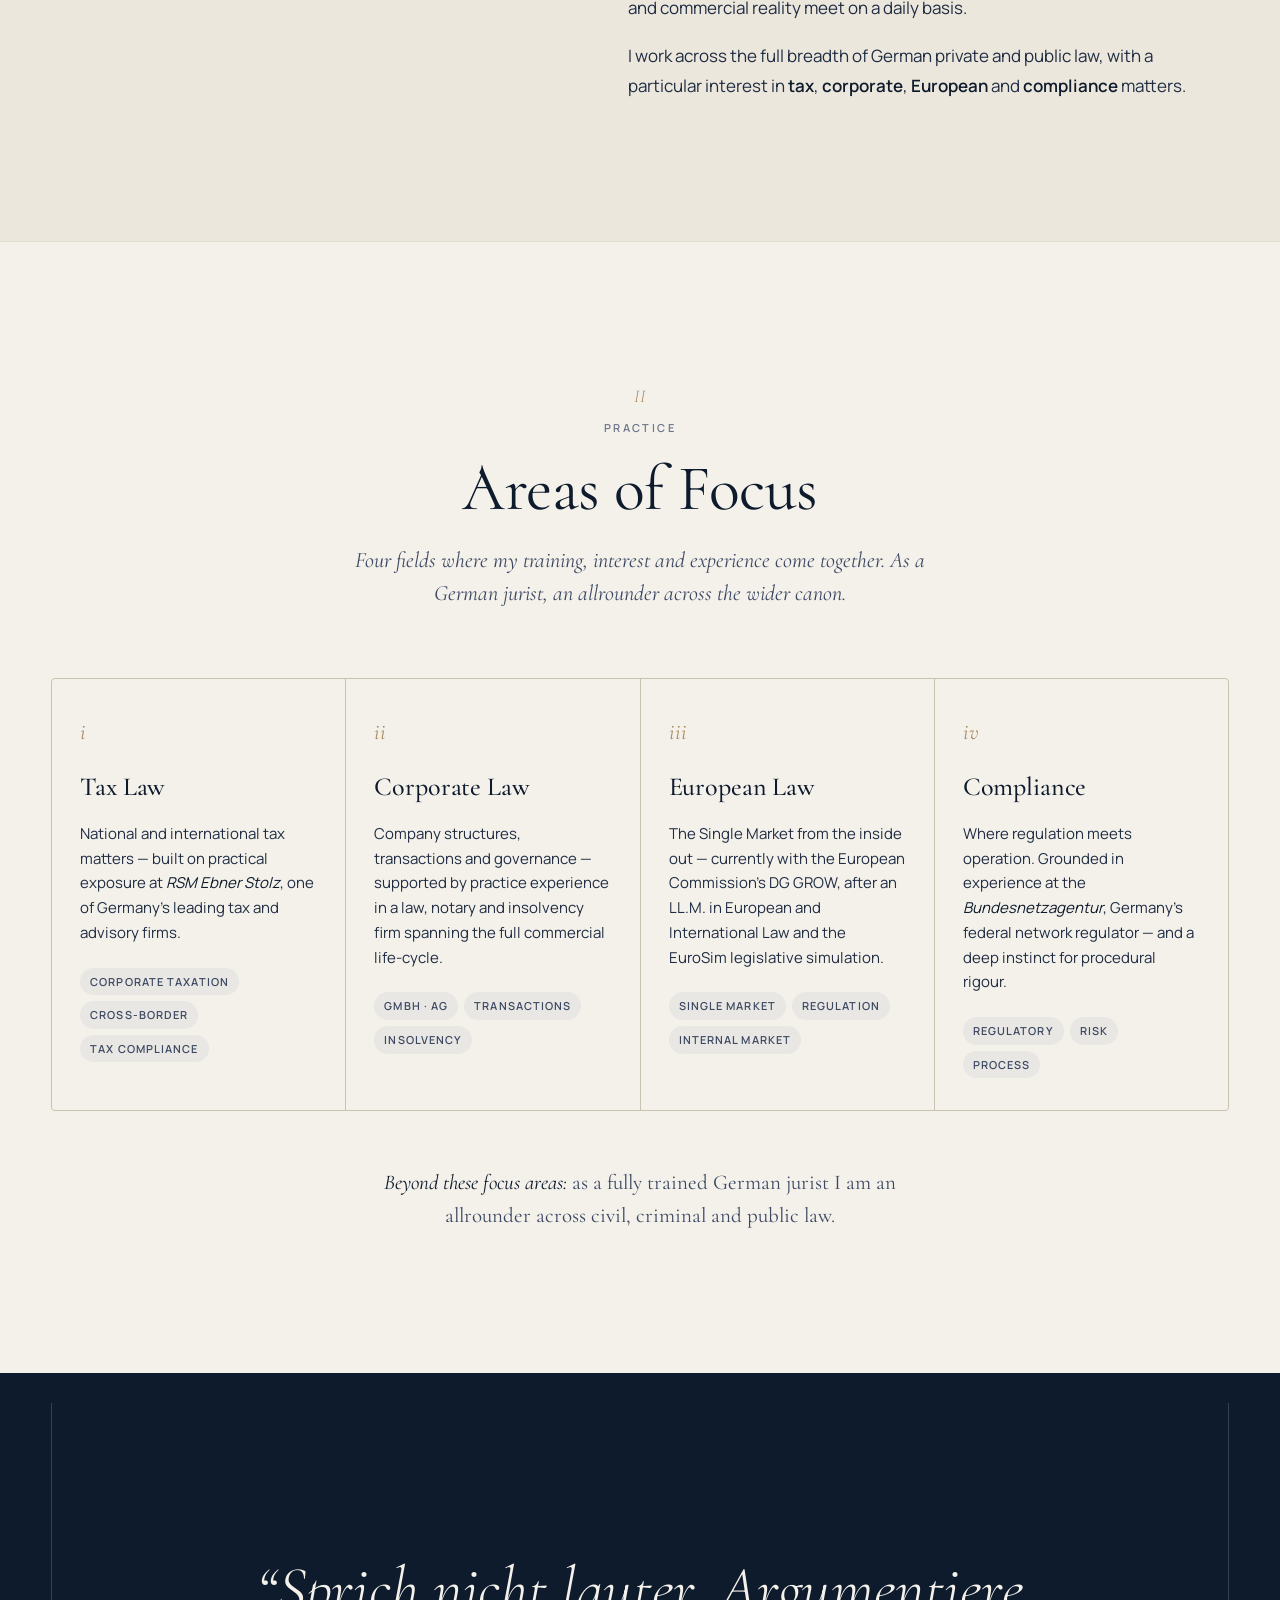
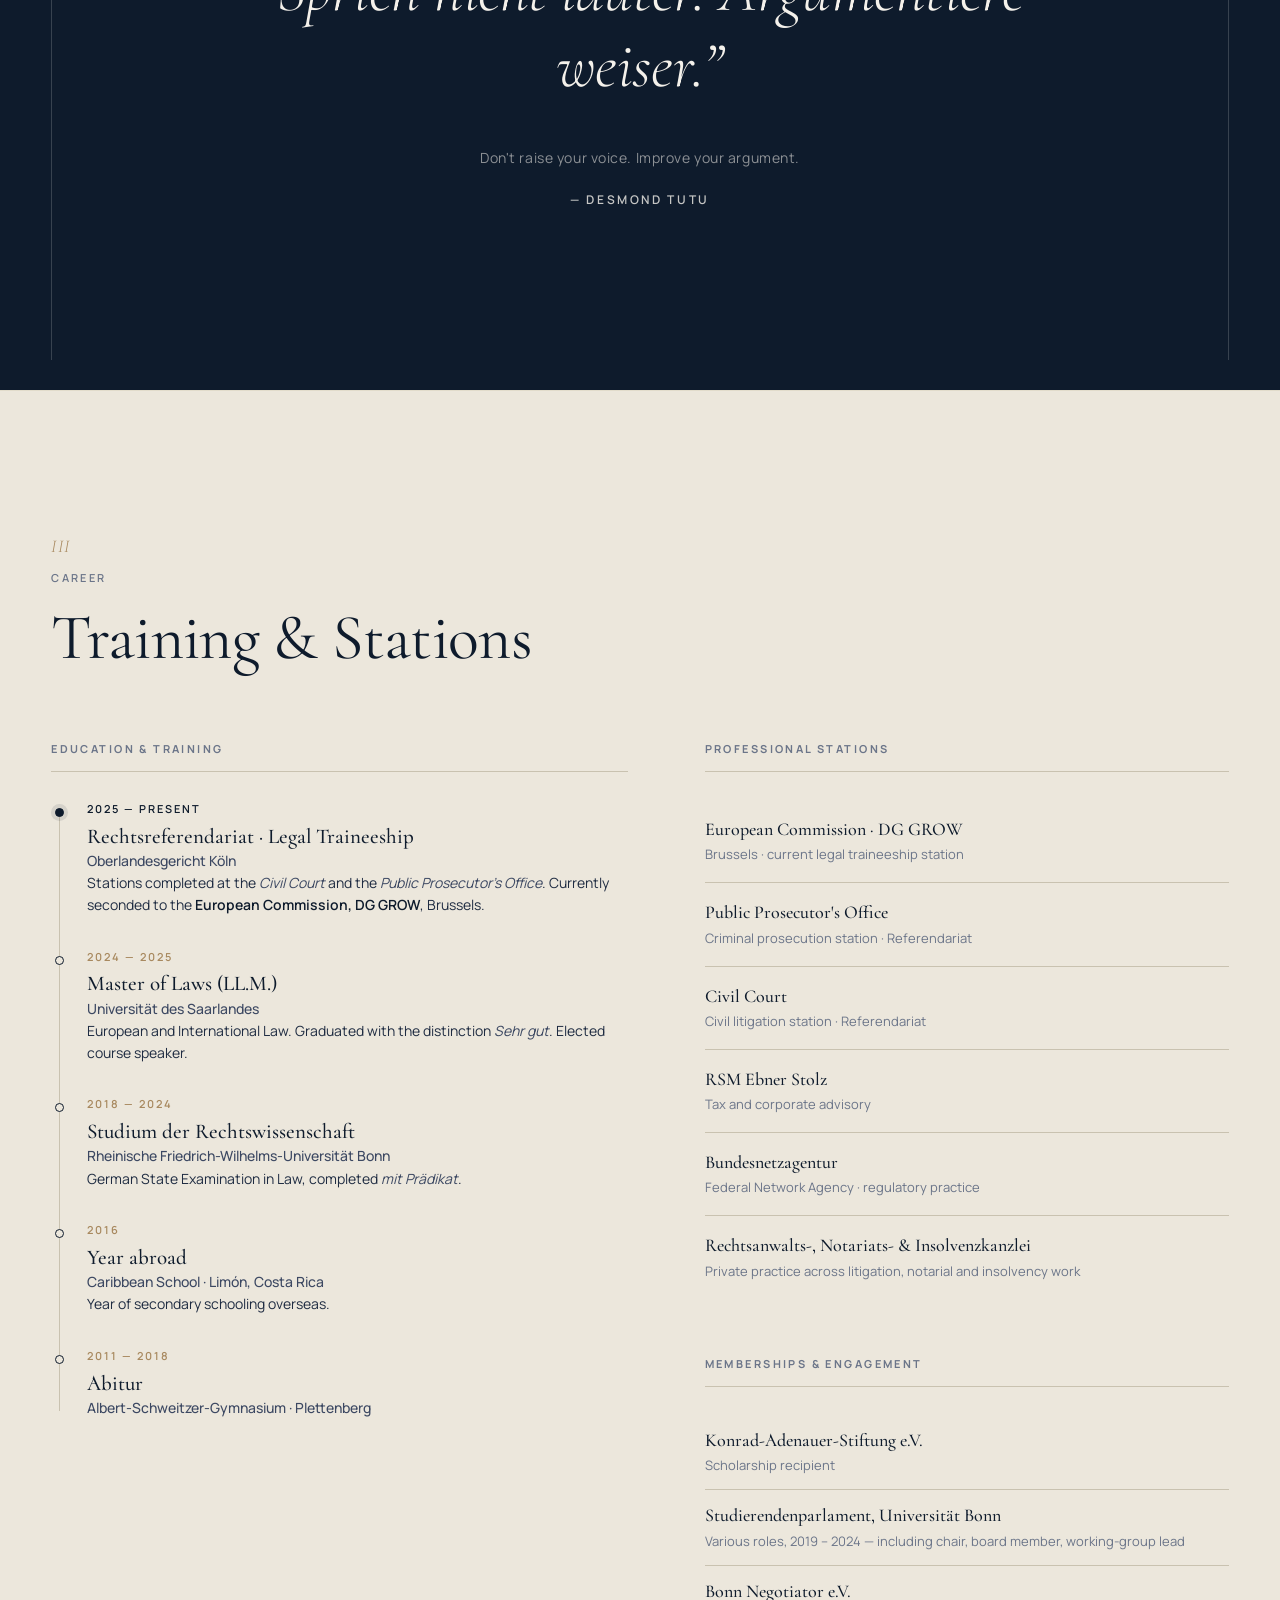
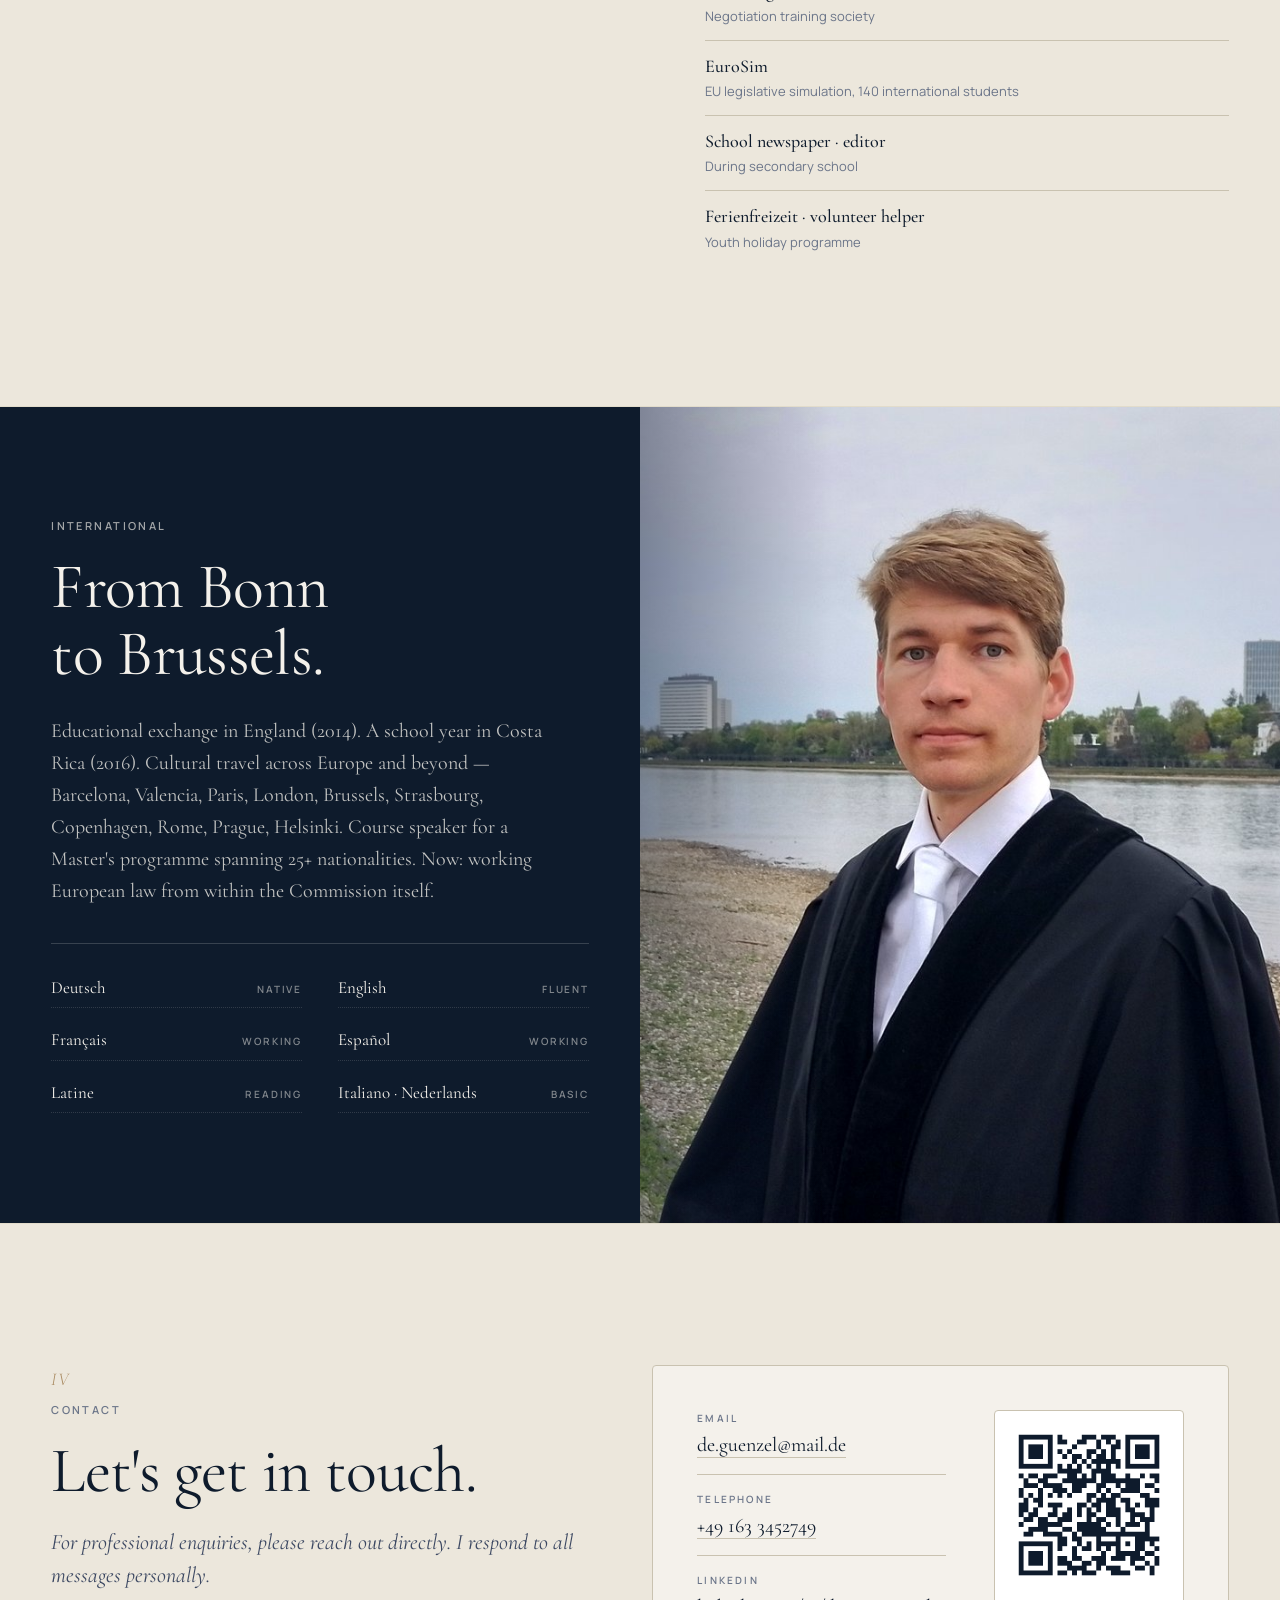
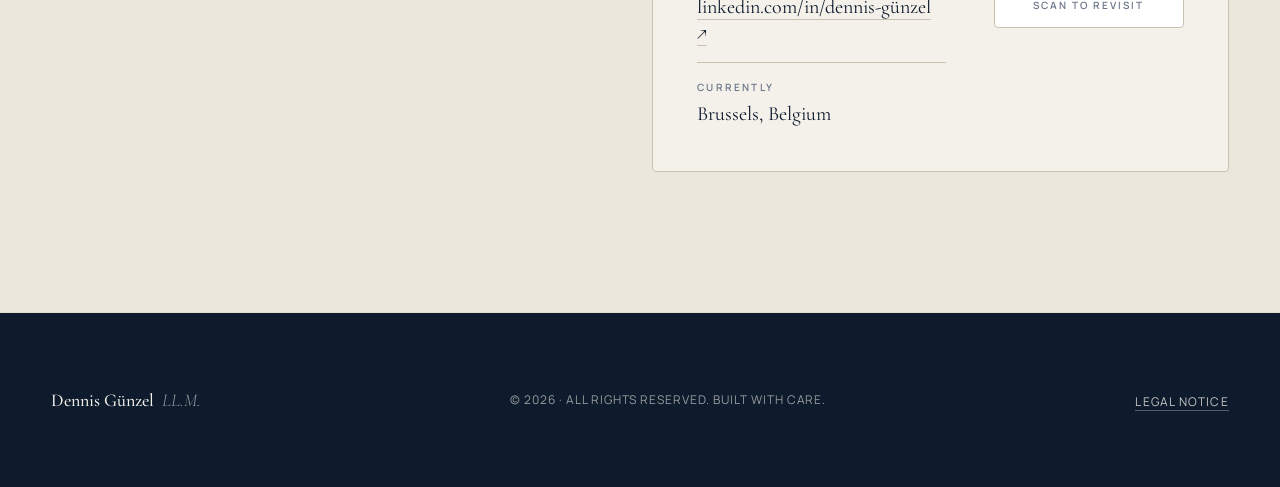
==== commit f194aaec: "Remove address from Impressum." ====
--- a/index.html
+++ b/index.html
@@ -440,8 +440,7 @@
     <h2 id="legal-title">Legal Notice · Impressum</h2>
     <p><strong>Information pursuant to § 5 TMG</strong></p>
     <p>
-      Dennis Günzel<br>
-      Brussels, Belgium
+      Dennis Günzel
     </p>
     <p>
       <strong>Contact</strong><br>
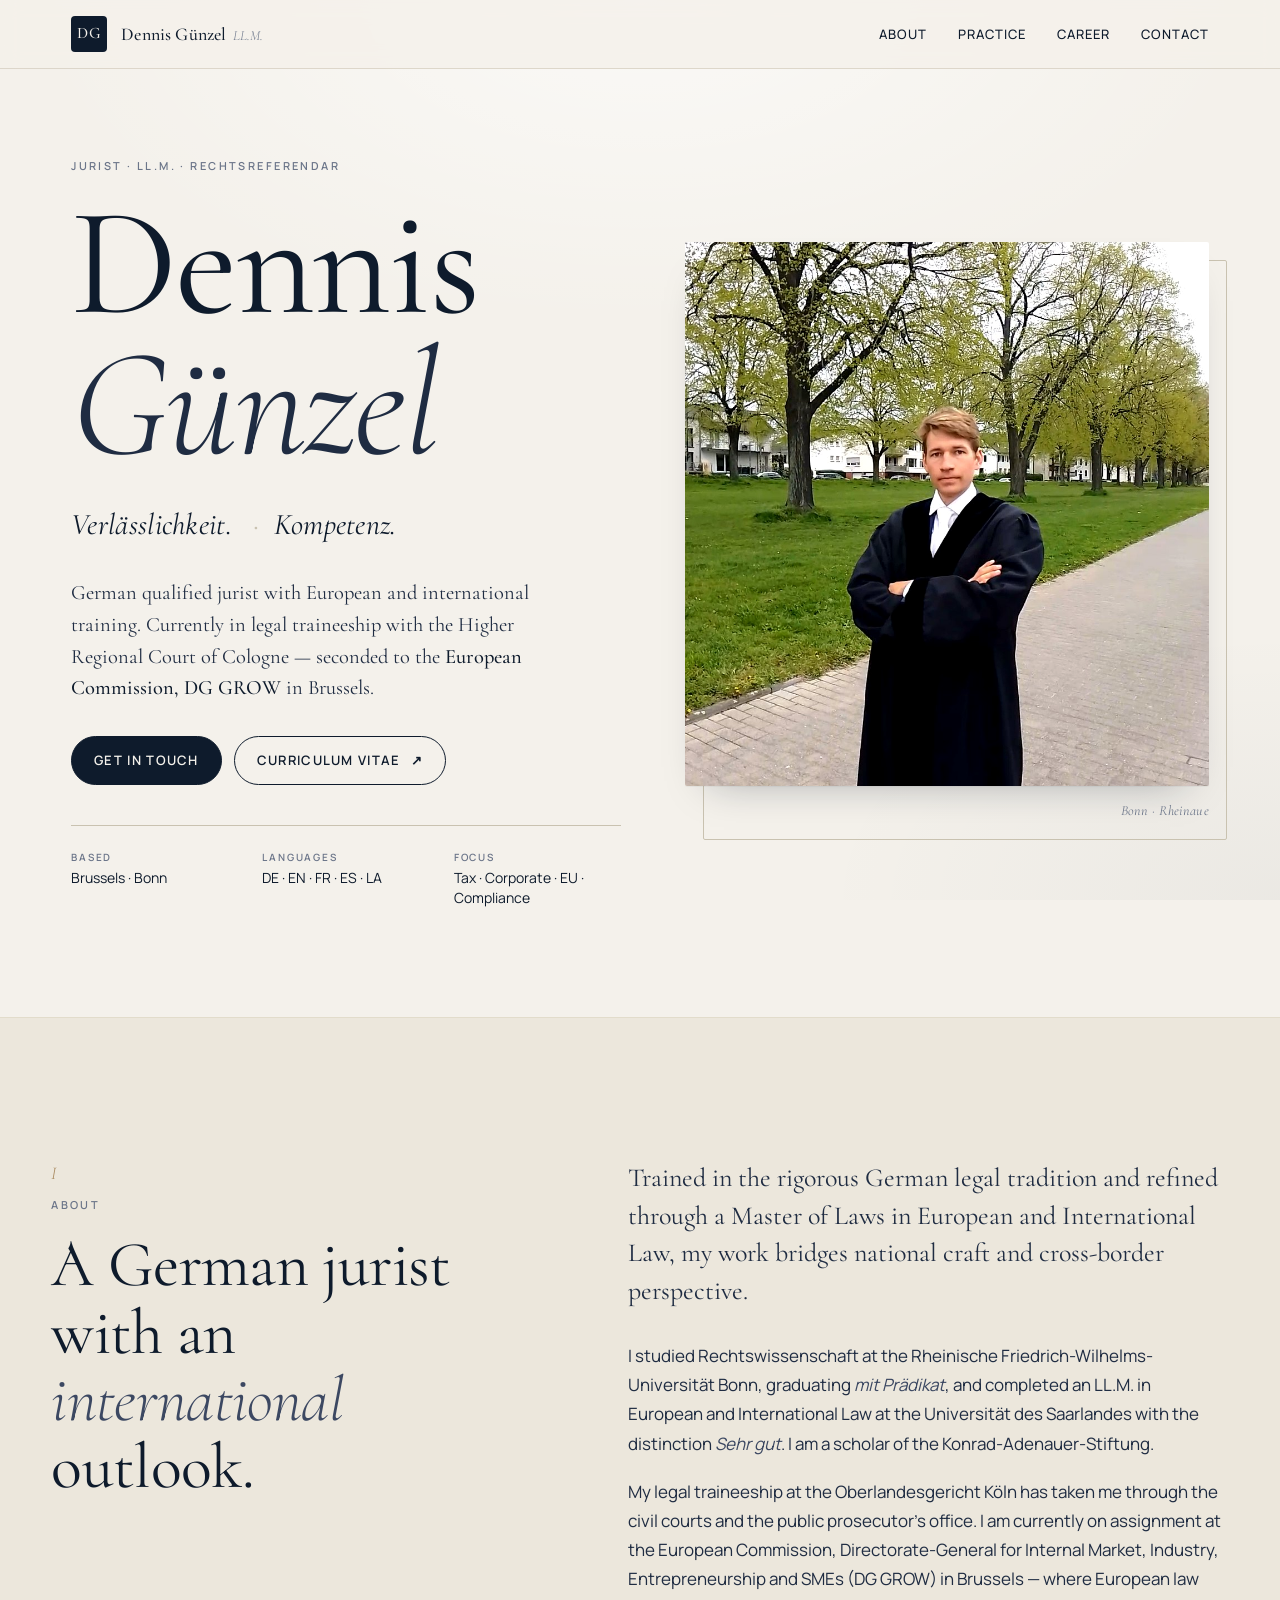
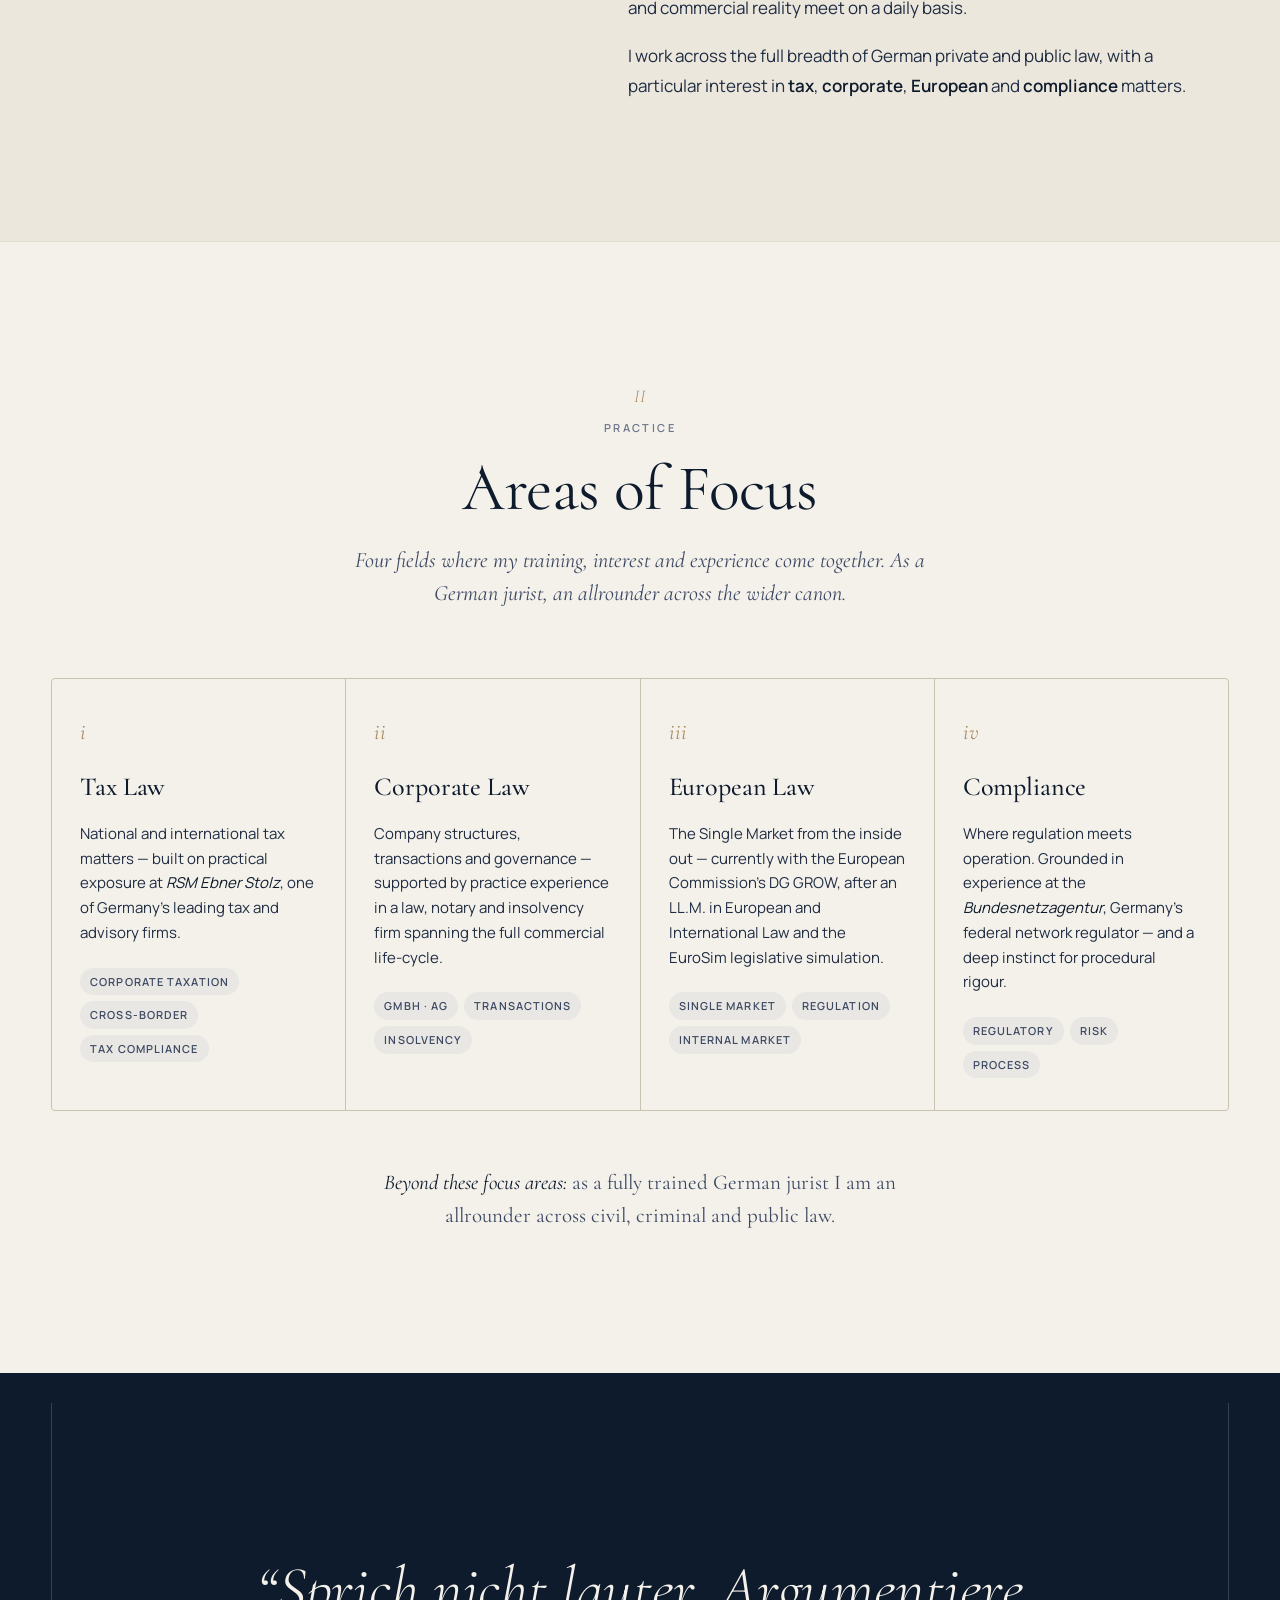
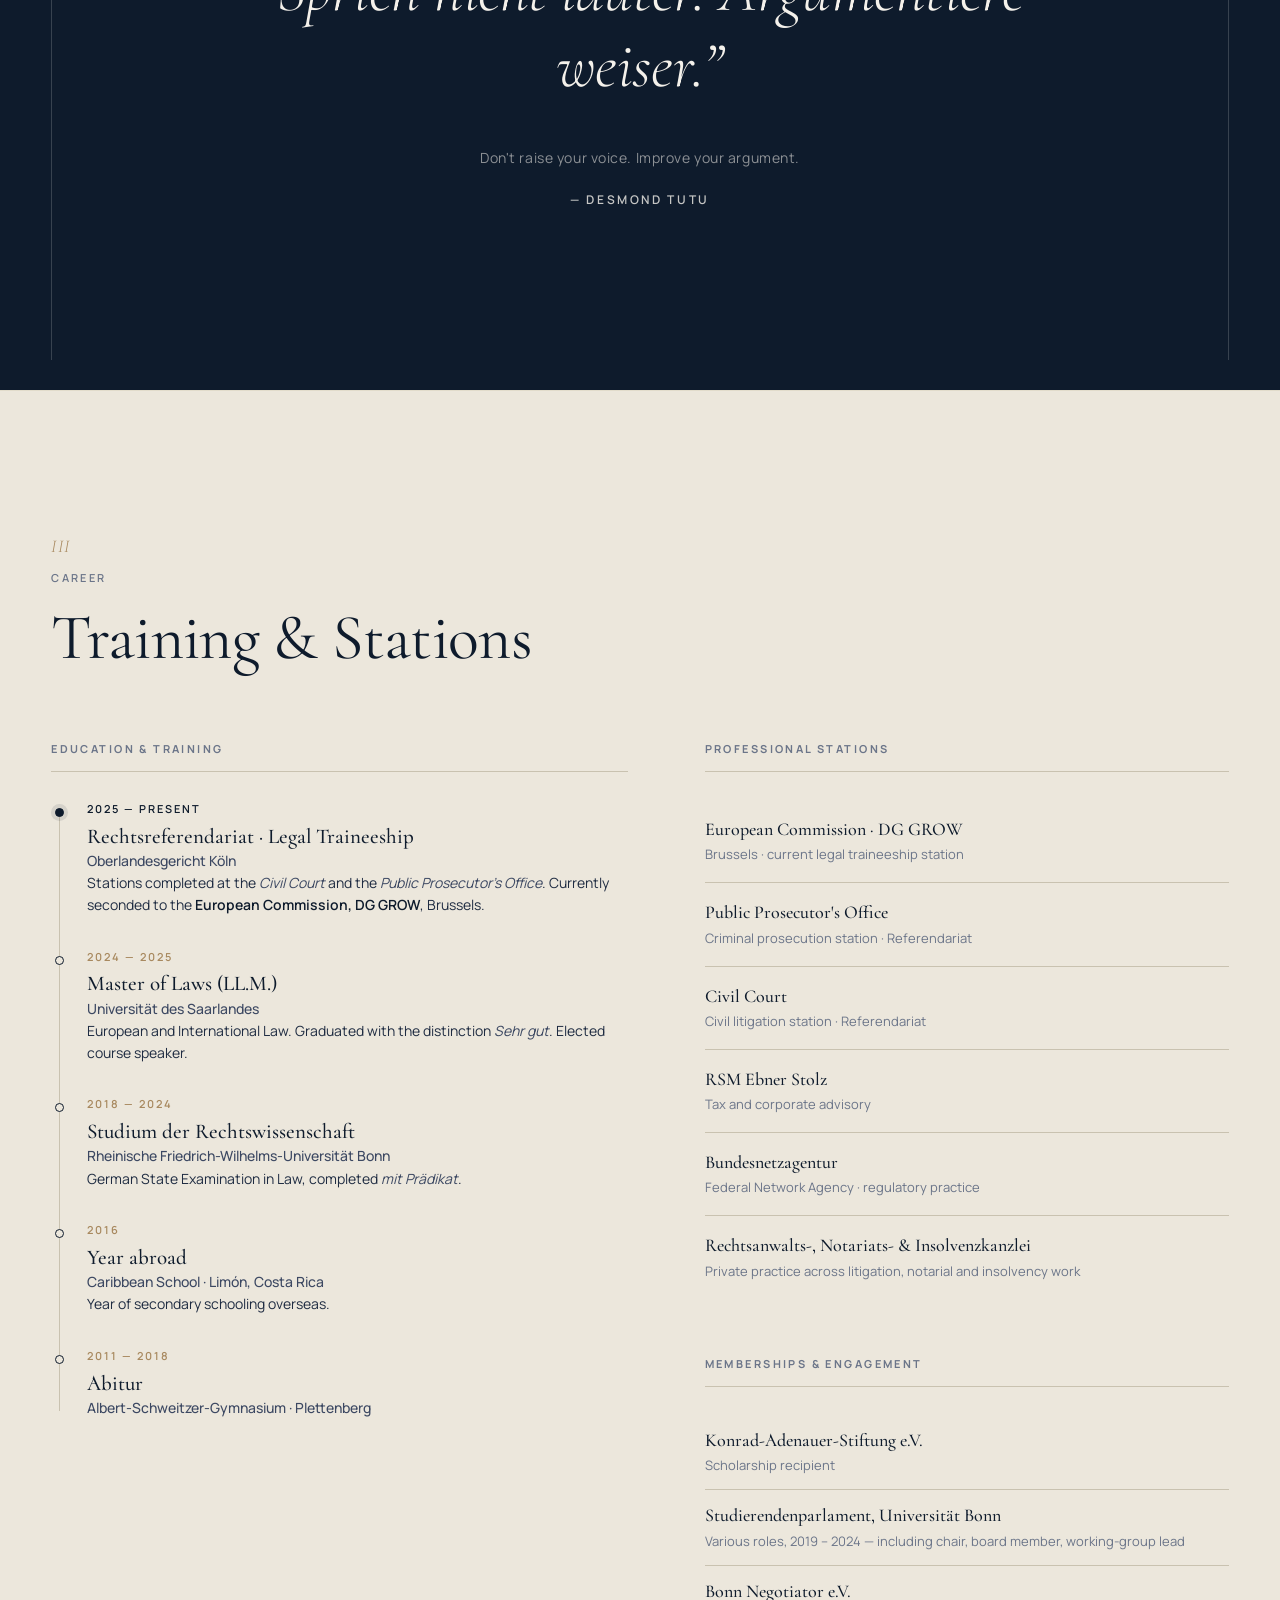
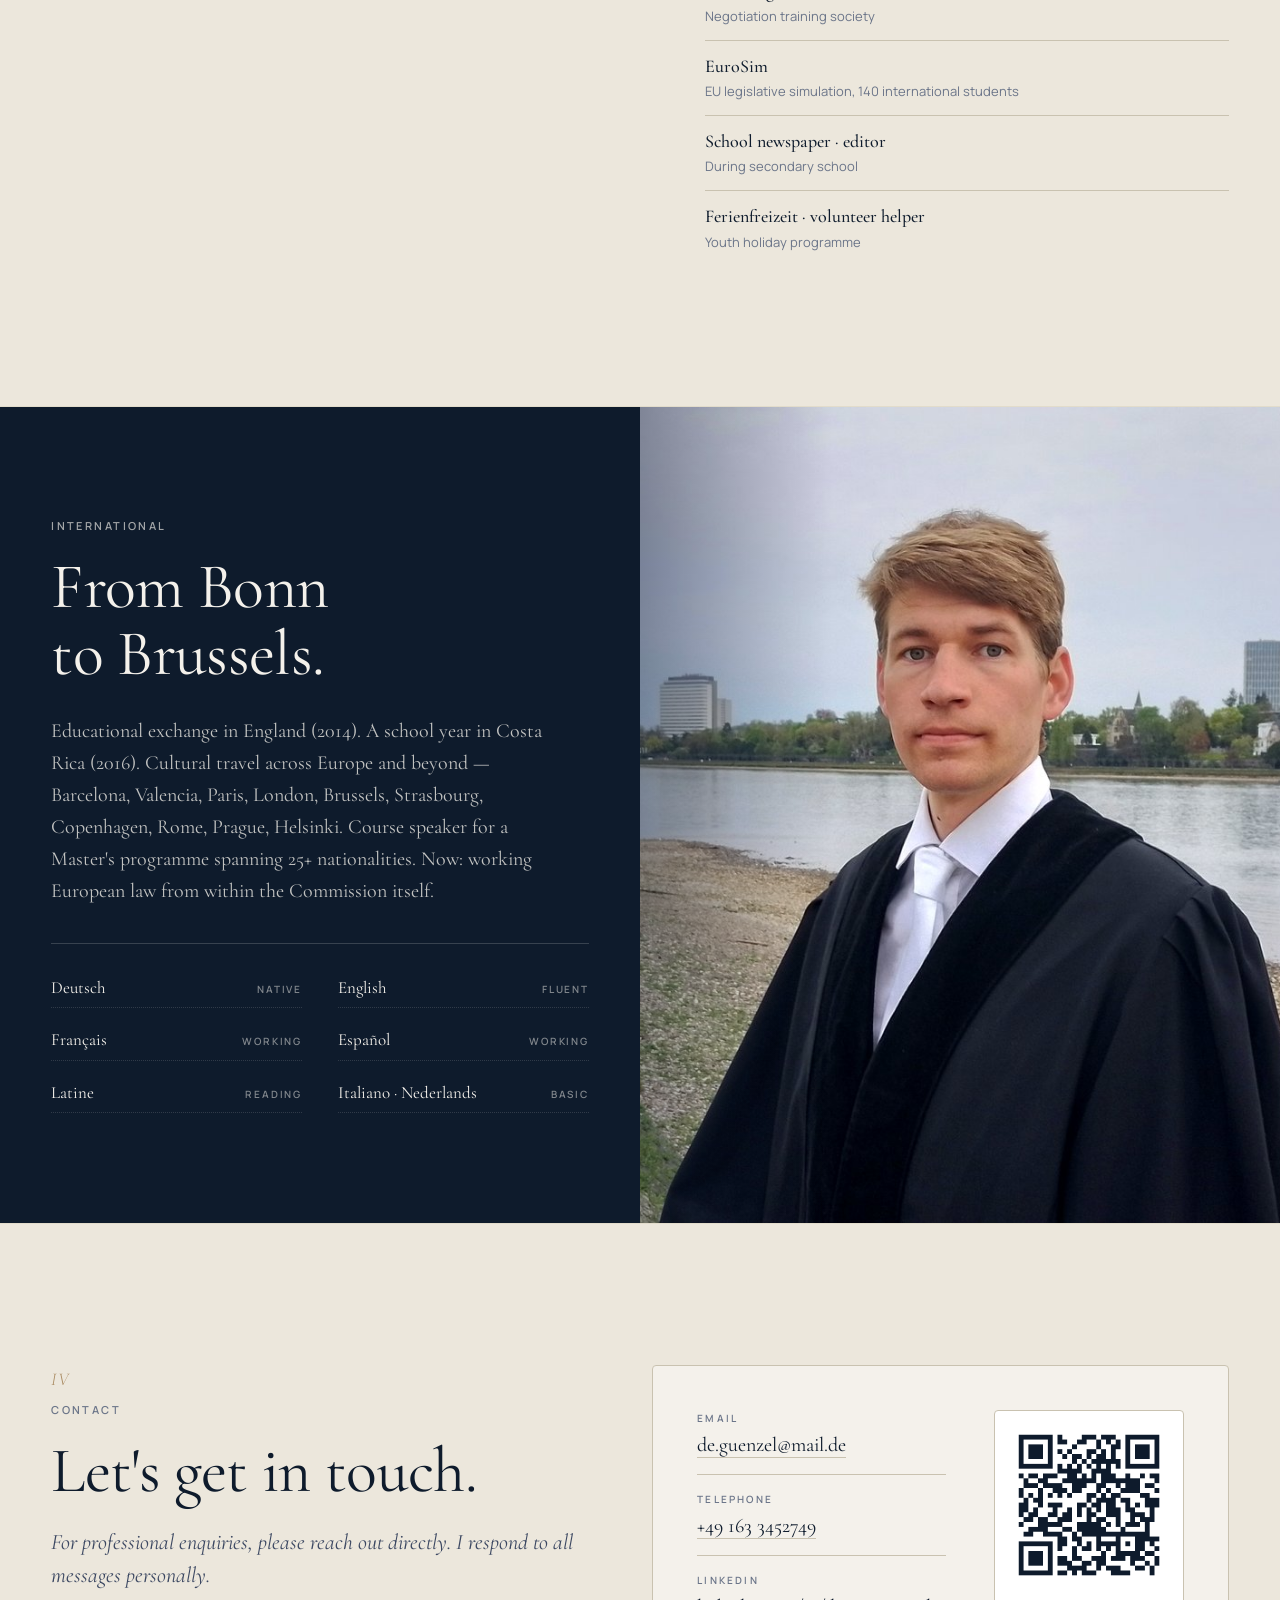
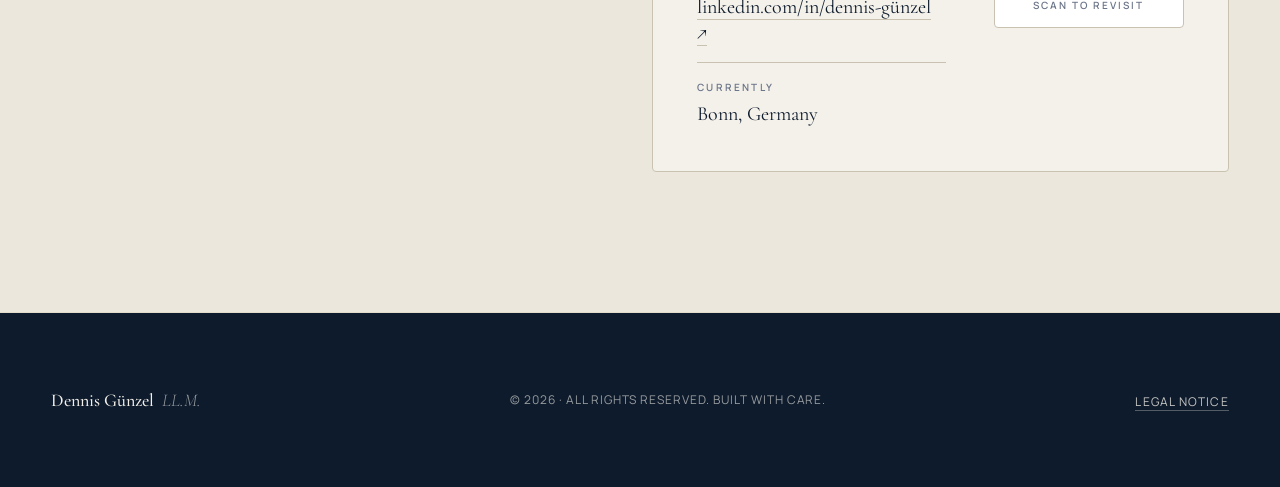
==== commit d56fdebc: "Update Currently location to Bonn, Germany." ====
--- a/index.html
+++ b/index.html
@@ -409,7 +409,7 @@
         </div>
         <div>
           <dt>Currently</dt>
-          <dd>Brussels, Belgium</dd>
+          <dd>Bonn, Germany</dd>
         </div>
       </dl>
 
